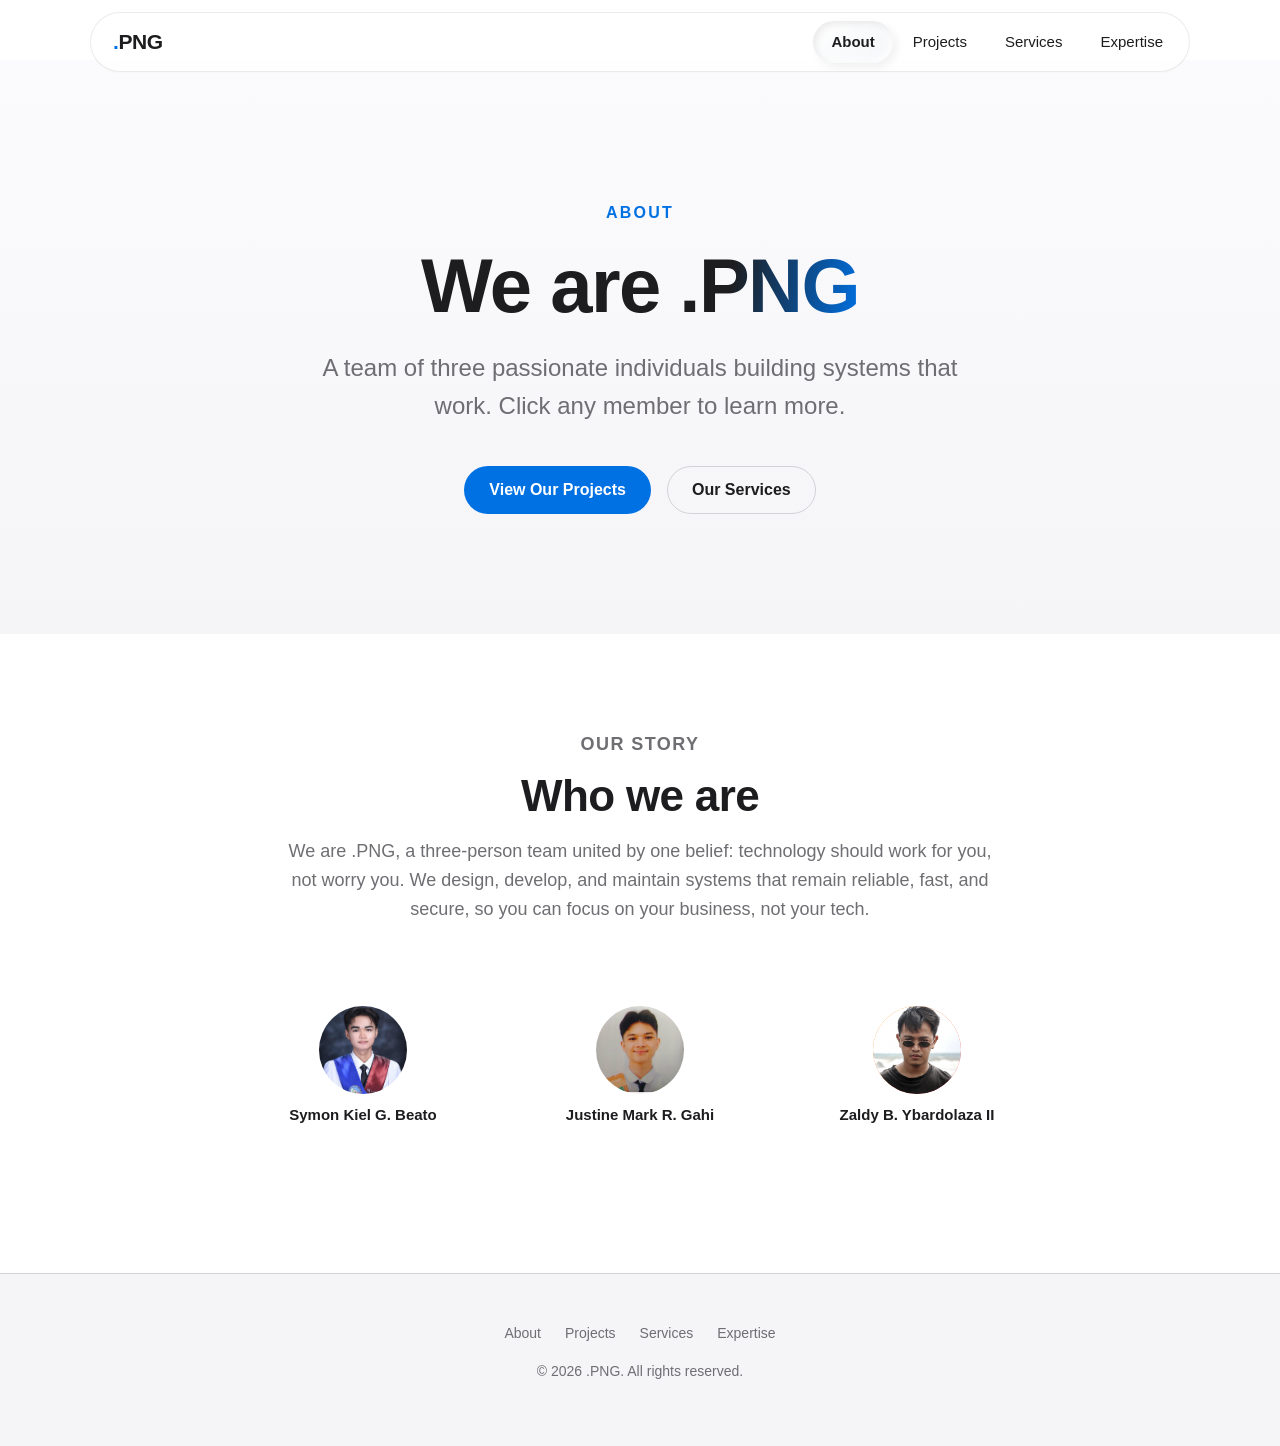
==== pages/about.html @ 04f0fd3d "update expertise page tech stack and client sections" ====
<!DOCTYPE html>
<html lang="en">
<head>
  <meta charset="UTF-8">
  <meta name="viewport" content="width=device-width, initial-scale=1.0">
  <title>About | .PNG</title>
  <link rel="stylesheet" href="../css/style.css">
</head>
<body>

  <header class="site-header">
    <div class="container header-inner">
      <a href="../index.html" class="logo"><span class="logo-dot">.</span>PNG</a>
      <button class="nav-toggle" type="button" aria-label="Toggle navigation" aria-expanded="false">
        <span></span>
        <span></span>
        <span></span>
      </button>
      <nav class="site-nav" aria-label="Main navigation">
        <ul class="nav-list">
          <li><a href="about.html" aria-current="page">About</a></li>
          <li><a href="projects.html">Projects</a></li>
          <li><a href="services.html">Services</a></li>
          <li><a href="expertise.html">Expertise</a></li>
        </ul>
      </nav>
    </div>
  </header>

  <main>

    <section class="hero">
      <p class="hero-eyebrow">About</p>
      <h1 class="hero-title">We are <span class="gradient-text">.PNG</span></h1>
      <p class="hero-subtitle">A team of three passionate individuals building systems that work. Click any member to learn more.</p>
      <div class="hero-actions">
        <a href="projects.html" class="btn btn-primary">View Our Projects</a>
        <a href="services.html" class="btn btn-outline">Our Services</a>
      </div>
    </section>

    <section class="section">
      <div class="team-intro reveal">
        <p class="section-eyebrow">Our Story</p>
        <h2 class="section-title">Who we are</h2>
        <p>We are .PNG, a three-person team united by one belief: technology should work for you, not worry you. We design, develop, and maintain systems that remain reliable, fast, and secure, so you can focus on your business, not your tech.</p>
      </div>

      <div class="team-showcase reveal">

        <div class="team-picker">
          <button class="pick-card" type="button" data-member="1" aria-pressed="false">
            <span class="pick-avatar av-p1"><img src="../images/symon.jpg" alt="Symon Kiel G. Beato"></span>
            <span class="pick-meta">
              <span class="pick-name">Symon Kiel G. Beato</span>
            </span>
          </button>
          <button class="pick-card" type="button" data-member="2" aria-pressed="false">
            <span class="pick-avatar av-p2"><img src="../images/justine.jpg" alt="Justine Mark R. Gahi"></span>
            <span class="pick-meta">
              <span class="pick-name">Justine Mark R. Gahi</span>
            </span>
          </button>
          <button class="pick-card" type="button" data-member="3" aria-pressed="false">
            <span class="pick-avatar av-p3"><img src="../images/arjay.jpg" alt="Zaldy B. Ybardolaza II"></span>
            <span class="pick-meta">
              <span class="pick-name">Zaldy B. Ybardolaza II</span>
            </span>
          </button>
        </div>

        <div class="showcase-stage">
          <div class="showcase-inner">
            <div class="showcase-panels">

          <div class="showcase-panel" data-panel="1">
            <div class="showcase-image visual-p1">
              <img src="../images/symon.jpg" alt="Symon Kiel G. Beato">
            </div>
            <div class="showcase-details">
              <h3 class="showcase-name">Symon Kiel G. Beato</h3>
              <p class="showcase-bio">Systems break, that's a fact. Losing everything? That's a choice. I make sure your work, data, and workflows always come back, no matter what crashes.</p>
              <div class="detail-skills">
                <span class="skill-tag">System Troubleshooting &amp; Diagnostics</span>
                <span class="skill-tag">System Recovery &amp; Data Protection</span>
                <span class="skill-tag">Preventive Maintenance &amp; Monitoring</span>
                <span class="skill-tag">Full-Stack Development</span>
                <span class="skill-tag">Project Coordination &amp; Documentation</span>
                <span class="skill-tag">Web &amp; Mobile Development</span>
              </div>
              <div class="detail-contact">
                <svg viewBox="0 0 24 24"><path stroke-linecap="round" stroke-linejoin="round" d="M21.75 6.75v10.5a2.25 2.25 0 0 1-2.25 2.25h-15a2.25 2.25 0 0 1-2.25-2.25V6.75m19.5 0A2.25 2.25 0 0 0 19.5 4.5h-15a2.25 2.25 0 0 0-2.25 2.25m19.5 0v.243a2.25 2.25 0 0 1-1.07 1.916l-7.5 4.615a2.25 2.25 0 0 1-2.36 0L3.32 8.91a2.25 2.25 0 0 1-1.07-1.916V6.75"/></svg>
                <a href="mailto:symonkiel01@gmail.com">symonkiel01@gmail.com</a>
              </div>
              <div class="detail-contact">
                <svg class="icon-github" viewBox="0 0 24 24"><path d="M12 2C6.477 2 2 6.484 2 12.017c0 4.425 2.865 8.18 6.839 9.504.5.092.682-.217.682-.483 0-.237-.008-.868-.013-1.703-2.782.605-3.369-1.343-3.369-1.343-.454-1.158-1.11-1.466-1.11-1.466-.908-.62.069-.608.069-.608 1.003.07 1.531 1.032 1.531 1.032.892 1.53 2.341 1.088 2.91.832.092-.647.35-1.088.636-1.338-2.22-.253-4.555-1.113-4.555-4.951 0-1.093.39-1.988 1.029-2.688-.103-.253-.446-1.272.098-2.65 0 0 .84-.27 2.75 1.026A9.564 9.564 0 0 1 12 6.844a9.59 9.59 0 0 1 2.504.337c1.909-1.296 2.747-1.027 2.747-1.027.546 1.379.202 2.398.1 2.651.64.7 1.028 1.595 1.028 2.688 0 3.848-2.339 4.695-4.566 4.943.359.309.678.92.678 1.855 0 1.338-.012 2.419-.012 2.747 0 .268.18.58.688.482A10.019 10.019 0 0 0 22 12.017C22 6.484 17.522 2 12 2Z"/></svg>
                <a href="https://github.com/zorojuro0101" target="_blank" rel="noopener">github.com/zorojuro0101</a>
              </div>
            </div>
          </div>

          <div class="showcase-panel" data-panel="2">
            <div class="showcase-image visual-p2">
              <img src="../images/justine.jpg" alt="Justine Mark R. Gahi">
            </div>
            <div class="showcase-details">
              <h3 class="showcase-name">Justine Mark R. Gahi</h3>
              <p class="showcase-bio">Be a complete package. Your front-end is your presence, kindness, and how you present yourself to the world. Your back-end is your internal health, character, and mental clarity. Make sure the foundation running behind the scenes supports the image you show on the outside.</p>
              <div class="detail-skills">
                <span class="skill-tag">Full-Stack Web Development</span>
                <span class="skill-tag">Cross-Platform Mobile App Development</span>
                <span class="skill-tag">RESTful API &amp; Cloud Integration</span>
                <span class="skill-tag">Database Development &amp; Management</span>
                <span class="skill-tag">Workflow Automation (OCR/NLP)</span>
              </div>
              <div class="detail-contact">
                <svg viewBox="0 0 24 24"><path stroke-linecap="round" stroke-linejoin="round" d="M21.75 6.75v10.5a2.25 2.25 0 0 1-2.25 2.25h-15a2.25 2.25 0 0 1-2.25-2.25V6.75m19.5 0A2.25 2.25 0 0 0 19.5 4.5h-15a2.25 2.25 0 0 0-2.25 2.25m19.5 0v.243a2.25 2.25 0 0 1-1.07 1.916l-7.5 4.615a2.25 2.25 0 0 1-2.36 0L3.32 8.91a2.25 2.25 0 0 1-1.07-1.916V6.75"/></svg>
                <a href="mailto:justinemarkgahi@gmail.com">justinemarkgahi@gmail.com</a>
              </div>
              <div class="detail-contact">
                <svg class="icon-github" viewBox="0 0 24 24"><path d="M12 2C6.477 2 2 6.484 2 12.017c0 4.425 2.865 8.18 6.839 9.504.5.092.682-.217.682-.483 0-.237-.008-.868-.013-1.703-2.782.605-3.369-1.343-3.369-1.343-.454-1.158-1.11-1.466-1.11-1.466-.908-.62.069-.608.069-.608 1.003.07 1.531 1.032 1.531 1.032.892 1.53 2.341 1.088 2.91.832.092-.647.35-1.088.636-1.338-2.22-.253-4.555-1.113-4.555-4.951 0-1.093.39-1.988 1.029-2.688-.103-.253-.446-1.272.098-2.65 0 0 .84-.27 2.75 1.026A9.564 9.564 0 0 1 12 6.844a9.59 9.59 0 0 1 2.504.337c1.909-1.296 2.747-1.027 2.747-1.027.546 1.379.202 2.398.1 2.651.64.7 1.028 1.595 1.028 2.688 0 3.848-2.339 4.695-4.566 4.943.359.309.678.92.678 1.855 0 1.338-.012 2.419-.012 2.747 0 .268.18.58.688.482A10.019 10.019 0 0 0 22 12.017C22 6.484 17.522 2 12 2Z"/></svg>
                <a href="https://github.com/jeem-31" target="_blank" rel="noopener">github.com/jeem-31</a>
              </div>
            </div>
          </div>

          <div class="showcase-panel" data-panel="3">
            <div class="showcase-image visual-p3">
              <img src="../images/arjay.jpg" alt="Zaldy B. Ybardolaza II">
            </div>
            <div class="showcase-details">
              <h3 class="showcase-name">Zaldy B. Ybardolaza II</h3>
              <p class="showcase-bio">Clients do not judge a system by its code, they judge it by how it feels. I turn complex features into clean, intuitive interfaces that make any system effortless to use, and I make sure everything we ship looks as good as it works.</p>
              <div class="detail-skills">
                <span class="skill-tag">UI / UX Design</span>
                <span class="skill-tag">Responsive Web Design</span>
                <span class="skill-tag">Frontend Development</span>
                <span class="skill-tag">Visual Identity &amp; Branding</span>
                <span class="skill-tag">Design Systems</span>
                <span class="skill-tag">Mobile-First Design</span>
                <span class="skill-tag">Landing Page Design</span>
                <span class="skill-tag">Conversion-Focused Layouts</span>
              </div>
              <div class="detail-contact">
                <svg viewBox="0 0 24 24"><path stroke-linecap="round" stroke-linejoin="round" d="M21.75 6.75v10.5a2.25 2.25 0 0 1-2.25 2.25h-15a2.25 2.25 0 0 1-2.25-2.25V6.75m19.5 0A2.25 2.25 0 0 0 19.5 4.5h-15a2.25 2.25 0 0 0-2.25 2.25m19.5 0v.243a2.25 2.25 0 0 1-1.07 1.916l-7.5 4.615a2.25 2.25 0 0 1-2.36 0L3.32 8.91a2.25 2.25 0 0 1-1.07-1.916V6.75"/></svg>
                <a href="mailto:zaldy.ybardolaza@lspu.edu.ph">zaldy.ybardolaza@lspu.edu.ph</a>
              </div>
              <div class="detail-contact">
                <svg class="icon-github" viewBox="0 0 24 24"><path d="M12 2C6.477 2 2 6.484 2 12.017c0 4.425 2.865 8.18 6.839 9.504.5.092.682-.217.682-.483 0-.237-.008-.868-.013-1.703-2.782.605-3.369-1.343-3.369-1.343-.454-1.158-1.11-1.466-1.11-1.466-.908-.62.069-.608.069-.608 1.003.07 1.531 1.032 1.531 1.032.892 1.53 2.341 1.088 2.91.832.092-.647.35-1.088.636-1.338-2.22-.253-4.555-1.113-4.555-4.951 0-1.093.39-1.988 1.029-2.688-.103-.253-.446-1.272.098-2.65 0 0 .84-.27 2.75 1.026A9.564 9.564 0 0 1 12 6.844a9.59 9.59 0 0 1 2.504.337c1.909-1.296 2.747-1.027 2.747-1.027.546 1.379.202 2.398.1 2.651.64.7 1.028 1.595 1.028 2.688 0 3.848-2.339 4.695-4.566 4.943.359.309.678.92.678 1.855 0 1.338-.012 2.419-.012 2.747 0 .268.18.58.688.482A10.019 10.019 0 0 0 22 12.017C22 6.484 17.522 2 12 2Z"/></svg>
                <a href="https://github.com/UjeiRakstar" target="_blank" rel="noopener">github.com/UjeiRakstar</a>
              </div>
            </div>
          </div>

            </div>
          </div>
        </div>

      </div>
    </section>

  </main>

  <footer class="site-footer">
    <div class="container">
      <div class="footer-links">
        <a href="about.html">About</a>
        <a href="projects.html">Projects</a>
        <a href="services.html">Services</a>
        <a href="expertise.html">Expertise</a>
      </div>
      <p>&copy; <span id="year"></span> .PNG. All rights reserved.</p>
    </div>
  </footer>

  <script src="../js/main.js"></script>
</body>
</html>
---- css/style.css ----
:root {
  --color-bg: #ffffff;
  --color-bg-alt: #f5f5f7;
  --color-text: #1d1d1f;
  --color-text-secondary: #6e6e73;
  --color-accent: #0071e3;
  --color-accent-hover: #0077ed;
  --color-border: #d2d2d7;
  --color-dark: #1d1d1f;
  --font-sans: -apple-system, BlinkMacSystemFont, "SF Pro Display", "SF Pro Text", "Segoe UI", "Helvetica Neue", Arial, sans-serif;
  --ease-apple: cubic-bezier(0.28, 0.11, 0.32, 1);
  --radius-card: 22px;
  --radius-pill: 980px;
  --z-header: 50;
  --z-nav: 60;
  --z-modal: 70;
}

* {
  margin: 0;
  padding: 0;
  box-sizing: border-box;
}

html {
  scroll-behavior: smooth;
}

body {
  font-family: var(--font-sans);
  color: var(--color-text);
  background-color: var(--color-bg);
  line-height: 1.6;
  -webkit-font-smoothing: antialiased;
  text-rendering: optimizeLegibility;
}

a {
  color: var(--color-accent);
  text-decoration: none;
}

img {
  max-width: 100%;
  display: block;
}

button {
  font-family: inherit;
}

:focus-visible {
  outline: 2px solid var(--color-accent);
  outline-offset: 3px;
  border-radius: 6px;
}

.container {
  max-width: 1100px;
  margin: 0 auto;
  padding: 0 24px;
}

.section {
  padding: 96px 24px;
}

.section-head {
  text-align: center;
  max-width: 640px;
  margin: 0 auto 64px;
}

.section-eyebrow {
  font-size: 0.875rem;
  font-weight: 600;
  letter-spacing: 0.08em;
  text-transform: uppercase;
  color: var(--color-accent);
  margin-bottom: 12px;
}

.section-title {
  font-size: clamp(1.75rem, 4vw, 2.75rem);
  font-weight: 700;
  letter-spacing: -0.015em;
  line-height: 1.15;
  margin-bottom: 16px;
}

.section-subtitle {
  font-size: 1.0625rem;
  color: var(--color-text-secondary);
}

.gradient-text {
  background: linear-gradient(100deg, #1d1d1f 30%, #0071e3 100%);
  -webkit-background-clip: text;
  background-clip: text;
  -webkit-text-fill-color: transparent;
}

.btn {
  display: inline-block;
  min-height: 44px;
  padding: 10px 24px;
  border-radius: var(--radius-pill);
  font-size: 1rem;
  font-weight: 600;
  text-align: center;
  border: 1px solid transparent;
  cursor: pointer;
  transition: all 300ms var(--ease-apple);
}

.btn-primary {
  background-color: var(--color-accent);
  color: #ffffff;
}

.btn-primary:hover {
  background-color: var(--color-accent-hover);
  transform: scale(1.03);
}

.btn-outline {
  background-color: transparent;
  border-color: var(--color-border);
  color: var(--color-text);
}

.btn-outline:hover {
  border-color: var(--color-accent);
  color: var(--color-accent);
  transform: scale(1.03);
}

/* ===== Header / Nav ===== */

.site-header {
  position: sticky;
  top: 12px;
  z-index: var(--z-header);
  padding: 0 16px;
}

.site-header.scrolled .header-inner {
  background-color: rgba(255, 255, 255, 0.72);
  box-shadow: 0 16px 40px rgba(0, 0, 0, 0.12);
}

.header-inner {
  display: flex;
  align-items: center;
  justify-content: space-between;
  max-width: 1100px;
  margin: 0 auto;
  height: 60px;
  padding: 0 8px 0 22px;
  border-radius: var(--radius-pill);
  background-color: rgba(255, 255, 255, 0.55);
  -webkit-backdrop-filter: saturate(180%) blur(24px);
  backdrop-filter: saturate(180%) blur(24px);
  border: 1px solid rgba(0, 0, 0, 0.08);
  box-shadow: 0 1px 2px rgba(0, 0, 0, 0.02);
  transition: background-color 400ms var(--ease-apple), box-shadow 400ms var(--ease-apple);
}

.logo {
  font-size: 1.3125rem;
  font-weight: 800;
  letter-spacing: -0.02em;
  color: var(--color-text);
}

.logo-dot {
  color: var(--color-accent);
}

.nav-list {
  display: flex;
  gap: 2px;
  list-style: none;
}

.nav-list a {
  display: block;
  padding: 9px 18px;
  border-radius: var(--radius-pill);
  color: var(--color-text);
  font-weight: 500;
  font-size: 0.9375rem;
  white-space: nowrap;
  transition: background-color 300ms var(--ease-apple), color 300ms var(--ease-apple);
}

.nav-list a:hover {
  background-color: rgba(0, 0, 0, 0.05);
}

.nav-list a[aria-current="page"] {
  background: linear-gradient(145deg, rgba(255, 255, 255, 0.75), rgba(240, 242, 246, 0.75));
  color: var(--color-text);
  font-weight: 600;
  box-shadow:
    inset 3px 3px 7px rgba(0, 0, 0, 0.08),
    inset -3px -3px 7px rgba(255, 255, 255, 0.9),
    4px 4px 10px rgba(0, 0, 0, 0.06);
  transition: box-shadow 350ms var(--ease-apple), transform 350ms var(--ease-apple), background-color 350ms var(--ease-apple);
}

.nav-toggle {
  display: none;
  flex-direction: column;
  justify-content: center;
  gap: 5px;
  width: 40px;
  height: 40px;
  background: none;
  border: none;
  border-radius: 50%;
  cursor: pointer;
  align-items: center;
  transition: background-color 300ms var(--ease-apple);
}

.nav-toggle:hover {
  background-color: rgba(0, 0, 0, 0.05);
}

.nav-toggle span {
  display: block;
  width: 20px;
  height: 2px;
  border-radius: 2px;
  background-color: var(--color-text);
  transition: transform 350ms var(--ease-apple), opacity 250ms var(--ease-apple);
}

.nav-toggle[aria-expanded="true"] span:nth-child(1) {
  transform: translateY(7px) rotate(45deg);
}

.nav-toggle[aria-expanded="true"] span:nth-child(2) {
  opacity: 0;
}

.nav-toggle[aria-expanded="true"] span:nth-child(3) {
  transform: translateY(-7px) rotate(-45deg);
}

/* ===== Hero ===== */

.hero {
  position: relative;
  padding: 140px 24px 120px;
  text-align: center;
  background: linear-gradient(180deg, #fbfbfd 0%, var(--color-bg-alt) 100%);
  overflow: hidden;
}

.hero-eyebrow,
.hero-title,
.hero-subtitle,
.hero-actions {
  opacity: 0;
  animation: heroRise 900ms var(--ease-apple) forwards;
}

.hero-eyebrow {
  font-size: 1rem;
  font-weight: 600;
  letter-spacing: 0.14em;
  text-transform: uppercase;
  color: var(--color-accent);
  margin-bottom: 20px;
  animation-delay: 60ms;
}

.hero-title {
  font-size: clamp(2.75rem, 6vw, 4.75rem);
  font-weight: 700;
  letter-spacing: -0.02em;
  line-height: 1.05;
  margin: 0 auto 24px;
  max-width: 900px;
  animation-delay: 140ms;
}

.hero-subtitle {
  font-size: clamp(1.125rem, 2vw, 1.5rem);
  color: var(--color-text-secondary);
  max-width: 640px;
  margin: 0 auto 40px;
  animation-delay: 240ms;
}

.hero-actions {
  display: flex;
  gap: 16px;
  justify-content: center;
  flex-wrap: wrap;
  animation-delay: 340ms;
}

@keyframes heroRise {
  from {
    opacity: 0;
    transform: translateY(28px) scale(0.98);
  }
  to {
    opacity: 1;
    transform: translateY(0) scale(1);
  }
}

/* ===== Stats strip ===== */

.stats-strip {
  padding: 72px 24px;
  background-color: var(--color-bg);
  border-bottom: 1px solid var(--color-border);
}

.stats-inner {
  display: flex;
  justify-content: center;
  gap: 64px;
  flex-wrap: wrap;
  text-align: center;
}

.stat-number {
  font-size: clamp(2.25rem, 4vw, 3.25rem);
  font-weight: 700;
  letter-spacing: -0.02em;
  line-height: 1.1;
}

.stat-label {
  font-size: 0.9375rem;
  color: var(--color-text-secondary);
  margin-top: 6px;
}

/* ===== Video placeholder ===== */

.video-section {
  padding: 96px 24px;
  background-color: var(--color-dark);
  color: #f5f5f7;
  text-align: center;
}

.video-section .section-eyebrow {
  color: #2997ff;
}

.video-section .section-title {
  color: #f5f5f7;
}

.video-section .section-subtitle {
  color: #a1a1a6;
}

.video-frame {
  position: relative;
  max-width: 960px;
  margin: 0 auto;
  aspect-ratio: 16 / 9;
  border-radius: 28px;
  overflow: hidden;
  background:
    radial-gradient(ellipse at 50% 120%, rgba(0, 113, 227, 0.35), transparent 60%),
    linear-gradient(180deg, #2d2d2f 0%, #161617 100%);
  display: flex;
  flex-direction: column;
  align-items: center;
  justify-content: center;
  gap: 20px;
  border: 1px solid rgba(255, 255, 255, 0.12);
}

.video-play {
  width: 84px;
  height: 84px;
  border-radius: 50%;
  background-color: rgba(255, 255, 255, 0.95);
  display: flex;
  align-items: center;
  justify-content: center;
  box-shadow: 0 12px 40px rgba(0, 0, 0, 0.5);
  cursor: pointer;
  transition: transform 400ms var(--ease-apple);
}

.video-media {
  position: absolute;
  inset: 0;
  width: 100%;
  height: 100%;
  object-fit: cover;
  display: block;
}

.video-sound-hint {
  display: none;
  position: absolute;
  bottom: 18px;
  left: 50%;
  transform: translateX(-50%);
  align-items: center;
  gap: 8px;
  min-height: 40px;
  padding: 8px 18px;
  border-radius: var(--radius-pill);
  border: 1px solid rgba(255, 255, 255, 0.25);
  background-color: rgba(29, 29, 31, 0.65);
  -webkit-backdrop-filter: saturate(180%) blur(12px);
  backdrop-filter: saturate(180%) blur(12px);
  color: #f5f5f7;
  font-family: inherit;
  font-size: 0.875rem;
  font-weight: 600;
  cursor: pointer;
  z-index: 2;
  transition: transform 300ms var(--ease-apple), background-color 300ms var(--ease-apple);
}

.video-sound-hint:hover {
  transform: translateX(-50%) scale(1.05);
  background-color: rgba(29, 29, 31, 0.85);
}

.video-sound-hint svg {
  width: 16px;
  height: 16px;
  fill: #f5f5f7;
  stroke: none;
}

.video-play:hover {
  transform: scale(1.08);
}

.video-play svg {
  width: 30px;
  height: 30px;
  margin-left: 4px;
  fill: #1d1d1f;
}

.video-caption {
  font-size: 1.125rem;
  font-weight: 600;
}

.video-hint {
  font-size: 0.9375rem;
  color: #a1a1a6;
}

/* ===== Feature cards (landing) ===== */

.feature-grid,
.project-grid,
.services-grid {
  display: grid;
  grid-template-columns: repeat(auto-fit, minmax(280px, 1fr));
  gap: 24px;
  max-width: 1100px;
  margin: 0 auto;
}

.member-grid {
  align-items: start;
}

.feature-card {
  background-color: var(--color-bg);
  border: 1px solid var(--color-border);
  border-radius: var(--radius-card);
  padding: 40px 32px;
  text-align: center;
  transition: transform 400ms var(--ease-apple), box-shadow 400ms var(--ease-apple);
}

.feature-card:hover {
  transform: translateY(-6px);
  box-shadow: 0 20px 48px rgba(0, 0, 0, 0.08);
}

.feature-icon {
  width: 64px;
  height: 64px;
  margin: 0 auto 24px;
  border-radius: 18px;
  background: linear-gradient(135deg, #e8f1fe 0%, #d6e6ff 100%);
  display: flex;
  align-items: center;
  justify-content: center;
}

.feature-icon svg {
  width: 28px;
  height: 28px;
  stroke: var(--color-accent);
  fill: none;
  stroke-width: 1.8;
  stroke-linecap: round;
  stroke-linejoin: round;
}

.feature-card h3 {
  font-size: 1.25rem;
  font-weight: 700;
  margin-bottom: 10px;
}

.feature-card p {
  font-size: 0.9375rem;
  color: var(--color-text-secondary);
  margin-bottom: 18px;
}

.feature-link {
  font-size: 0.9375rem;
  font-weight: 600;
}

.feature-link:hover {
  text-decoration: underline;
}

/* ===== Team (about) ===== */

.team-intro {
  text-align: center;
  max-width: 720px;
  margin: 0 auto 72px;
}

.team-intro p {
  font-size: 1.125rem;
  color: var(--color-text-secondary);
}

.team-showcase {
  max-width: 1000px;
  margin: 0 auto;
}

.team-picker {
  display: flex;
  justify-content: center;
  gap: 16px;
  max-width: 900px;
  margin: 0 auto 44px;
}

.pick-card {
  flex: 0 0 auto;
  width: 29%;
  min-width: 0;
  display: flex;
  flex-direction: column;
  align-items: center;
  gap: 12px;
  padding: 10px 14px;
  background: transparent;
  border: none;
  font-family: inherit;
  color: var(--color-text);
  text-align: center;
  cursor: pointer;
  transition: transform 550ms var(--ease-apple), opacity 450ms var(--ease-apple);
}

.pick-card:hover .pick-avatar {
  transform: scale(1.08);
}

.pick-card.active .pick-avatar {
  box-shadow: 0 0 0 3px var(--color-accent);
}

.pick-avatar {
  width: 88px;
  height: 88px;
  border-radius: 50%;
  display: flex;
  align-items: center;
  justify-content: center;
  font-size: 1.5rem;
  font-weight: 700;
  color: #ffffff;
  flex-shrink: 0;
  overflow: hidden;
  transition: transform 350ms var(--ease-apple);
}

.pick-avatar img {
  width: 100%;
  height: 100%;
  object-fit: cover;
}

.pick-card[data-member="3"] .pick-avatar img {
  object-position: center 25%;
}

.av-p1 { background: linear-gradient(135deg, #0071e3, #7f8cff); }
.av-p2 { background: linear-gradient(135deg, #30d158, #00b0b9); }
.av-p3 { background: linear-gradient(135deg, #ff9f0a, #ff375f); }

.pick-name {
  display: block;
  font-size: 0.9375rem;
  font-weight: 700;
}

.showcase-stage {
  display: grid;
  grid-template-rows: 0fr;
}

.showcase-stage.open {
  grid-template-rows: 1fr;
}

.showcase-inner {
  overflow: hidden;
  min-height: 0;
}

.showcase-panels {
  display: grid;
  padding-top: 44px;
}

.showcase-panel {
  grid-area: 1 / 1;
  display: grid;
  grid-template-columns: 1fr 1.15fr;
  gap: 48px;
  align-items: center;
  opacity: 0;
  visibility: hidden;
  transform: translateY(24px);
}

.showcase-panel.active {
  opacity: 1;
  visibility: visible;
  transform: translateY(0);
}

.showcase-image {
  position: relative;
  aspect-ratio: 1 / 1;
  border-radius: 50%;
  display: flex;
  align-items: center;
  justify-content: center;
  overflow: hidden;
}

.showcase-image::after {
  content: "";
  position: absolute;
  inset: 0;
  background:
    radial-gradient(ellipse at 50% 130%, rgba(255, 255, 255, 0.35), transparent 60%),
    radial-gradient(ellipse at 20% 20%, rgba(255, 255, 255, 0.15), transparent 40%);
}

.showcase-image img {
  position: absolute;
  inset: 0;
  width: 100%;
  height: 100%;
  object-fit: cover;
}

.showcase-panel[data-panel="3"] .showcase-image img {
  object-position: center 25%;
}

.visual-p1 { background: linear-gradient(135deg, #0071e3, #7f8cff); }
.visual-p2 { background: linear-gradient(135deg, #30d158, #00b0b9); }
.visual-p3 { background: linear-gradient(135deg, #ff9f0a, #ff375f); }

.showcase-panel.active[data-panel="1"] .showcase-image { view-transition-name: team-1; }
.showcase-panel.active[data-panel="2"] .showcase-image { view-transition-name: team-2; }
.showcase-panel.active[data-panel="3"] .showcase-image { view-transition-name: team-3; }

.showcase-panel.active[data-panel="1"] .showcase-name { view-transition-name: team-name-1; }
.showcase-panel.active[data-panel="2"] .showcase-name { view-transition-name: team-name-2; }
.showcase-panel.active[data-panel="3"] .showcase-name { view-transition-name: team-name-3; }

.pick-card.active .pick-avatar,
.pick-card.active .pick-name {
  view-transition-name: none;
}

::view-transition-group(*) {
  animation-timing-function: var(--ease-apple);
  animation-duration: 500ms;
}

::view-transition-group(team-1),
::view-transition-group(team-2),
::view-transition-group(team-3),
::view-transition-group(team-name-1),
::view-transition-group(team-name-2),
::view-transition-group(team-name-3) {
  animation-duration: 720ms;
}

::view-transition-old(root),
::view-transition-new(root) {
  animation-duration: 280ms;
  animation-timing-function: ease-in-out;
}

.showcase-initials {
  font-size: clamp(5rem, 10vw, 7rem);
  font-weight: 800;
  letter-spacing: 0.02em;
  color: rgba(255, 255, 255, 0.96);
  text-shadow: 0 12px 40px rgba(0, 0, 0, 0.3);
}

.showcase-details > *:not(.showcase-name) {
  opacity: 0;
  transform: translateY(16px);
}

.showcase-panel.active .showcase-details > *:not(.showcase-name) {
  animation: detailIn 650ms var(--ease-apple) forwards;
}

.showcase-panel.active .showcase-details > *:nth-child(1) { animation-delay: 100ms; }
.showcase-panel.active .showcase-details > *:nth-child(2) { animation-delay: 160ms; }
.showcase-panel.active .showcase-details > *:nth-child(3) { animation-delay: 220ms; }
.showcase-panel.active .showcase-details > *:nth-child(4) { animation-delay: 280ms; }
.showcase-panel.active .showcase-details > *:nth-child(5) { animation-delay: 340ms; }

@keyframes detailIn {
  from {
    opacity: 0;
    transform: translateY(16px);
  }
  to {
    opacity: 1;
    transform: translateY(0);
  }
}

.showcase-name {
  font-size: clamp(1.75rem, 3vw, 2.5rem);
  font-weight: 700;
  letter-spacing: -0.015em;
  margin-bottom: 14px;
}

.showcase-bio {
  font-size: 1.0625rem;
  color: var(--color-text-secondary);
  margin-bottom: 24px;
}

.showcase-details .detail-skills {
  display: flex;
  flex-wrap: wrap;
  gap: 8px;
  margin-bottom: 20px;
}

.skill-tag {
  padding: 6px 14px;
  border-radius: var(--radius-pill);
  background-color: var(--color-bg-alt);
  border: 1px solid var(--color-border);
  font-size: 0.8125rem;
  font-weight: 500;
  color: var(--color-text);
}

.showcase-details .detail-contact {
  display: flex;
  align-items: center;
  gap: 10px;
  font-size: 0.9375rem;
  color: var(--color-accent);
}

.detail-contact svg {
  width: 18px;
  height: 18px;
  stroke: var(--color-text-secondary);
  fill: none;
  stroke-width: 1.8;
  stroke-linecap: round;
  stroke-linejoin: round;
}

.detail-contact svg.icon-github {
  stroke: none;
  fill: var(--color-text-secondary);
}

/* ===== Projects ===== */

.project-card {
  background-color: var(--color-bg);
  border: 1px solid var(--color-border);
  border-radius: var(--radius-card);
  overflow: hidden;
  transition: transform 400ms var(--ease-apple), box-shadow 400ms var(--ease-apple);
}

.project-card:hover {
  transform: translateY(-6px);
  box-shadow: 0 20px 48px rgba(0, 0, 0, 0.08);
}

.project-media {
  aspect-ratio: 16 / 10;
  background: linear-gradient(135deg, var(--color-bg-alt), #e3e3e8);
  display: flex;
  align-items: center;
  justify-content: center;
  border-bottom: 1px solid var(--color-border);
  transition: background-color 400ms var(--ease-apple);
}

.project-card:hover .project-media {
  background: linear-gradient(135deg, #e8f1fe, #d6e6ff);
}

.project-media svg {
  width: 40px;
  height: 40px;
  stroke: #86868b;
  fill: none;
  stroke-width: 1.5;
  stroke-linecap: round;
  stroke-linejoin: round;
}

.project-body {
  padding: 24px;
}

.project-tag {
  display: inline-block;
  padding: 4px 12px;
  border-radius: var(--radius-pill);
  background-color: rgba(0, 113, 227, 0.08);
  color: var(--color-accent);
  font-size: 0.75rem;
  font-weight: 600;
  letter-spacing: 0.04em;
  text-transform: uppercase;
  margin-bottom: 12px;
}

.project-title {
  font-size: 1.25rem;
  font-weight: 700;
  letter-spacing: -0.01em;
  margin-bottom: 8px;
}

.project-desc {
  font-size: 0.9375rem;
  color: var(--color-text-secondary);
  margin-bottom: 16px;
}

.project-link {
  font-size: 0.9375rem;
  font-weight: 600;
}

.project-link:hover {
  text-decoration: underline;
}

/* ===== Bento Grid (Expertise page) ===== */

.bento-grid {
  display: grid;
  grid-template-columns: repeat(2, 1fr);
  gap: 20px;
}

.bento-card {
  padding: 26px 28px;
  border-radius: var(--radius-card);
  background-color: var(--color-bg);
  border: 1px solid var(--color-border);
  transition: transform 350ms var(--ease-apple), box-shadow 350ms var(--ease-apple);
  display: flex;
  flex-direction: column;
  justify-content: space-between;
}

.bento-card:hover {
  transform: translateY(-4px);
  box-shadow: 0 16px 48px rgba(0, 0, 0, 0.08);
}

.bento-header {
  display: flex;
  align-items: flex-start;
  gap: 16px;
  margin-bottom: 20px;
}

.bento-icon {
  width: 46px;
  height: 46px;
  border-radius: 12px;
  background-color: var(--color-bg-alt);
  display: flex;
  align-items: center;
  justify-content: center;
  flex-shrink: 0;
  margin-bottom: 0;
}

.bento-icon svg {
  width: 22px;
  height: 22px;
  stroke: var(--color-accent);
}

.bento-header-info {
  flex: 1;
}

.bento-title {
  font-size: 1.0625rem;
  font-weight: 700;
  letter-spacing: -0.01em;
  margin-bottom: 4px;
  line-height: 1.3;
}

.bento-desc {
  font-size: 0.875rem;
  color: var(--color-text-secondary);
  margin-bottom: 0;
  line-height: 1.45;
}

.bento-tags {
  display: flex;
  flex-wrap: wrap;
  gap: 10px;
}

.bento-tag {
  display: inline-flex;
  align-items: center;
  gap: 8px;
  padding: 7px 14px;
  border-radius: var(--radius-pill);
  background-color: var(--color-bg-alt);
  color: var(--color-text);
  border: 1.5px solid var(--color-accent);
  font-size: 0.8125rem;
  font-weight: 600;
  transition: transform 250ms var(--ease-apple), box-shadow 250ms var(--ease-apple), background-color 250ms var(--ease-apple);
}

.bento-tag:hover {
  transform: translateY(-2px);
  background-color: rgba(0, 113, 227, 0.08);
  box-shadow: 0 4px 12px rgba(0, 113, 227, 0.12);
}

.bento-tag svg,
.bento-tag img {
  width: 16px;
  height: 16px;
  flex-shrink: 0;
  display: block;
}

/* ===== ROI & Performance Metrics ===== */

.metrics-grid {
  display: grid;
  grid-template-columns: repeat(4, 1fr);
  gap: 20px;
}

.metric-card {
  background-color: var(--color-bg);
  border: 1px solid var(--color-border);
  border-radius: var(--radius-card);
  padding: 32px 24px;
  text-align: center;
  transition: transform 350ms var(--ease-apple), box-shadow 350ms var(--ease-apple), border-color 350ms var(--ease-apple);
}

.metric-card:hover {
  transform: translateY(-4px);
  border-color: var(--color-accent);
  box-shadow: 0 16px 40px rgba(0, 113, 227, 0.08);
}

.metric-number {
  font-size: 2.25rem;
  font-weight: 800;
  letter-spacing: -0.02em;
  color: var(--color-accent);
  margin-bottom: 8px;
  line-height: 1.1;
}

.metric-title {
  font-size: 1rem;
  font-weight: 700;
  margin-bottom: 8px;
  color: var(--color-text);
}

.metric-desc {
  font-size: 0.8125rem;
  color: var(--color-text-secondary);
  line-height: 1.45;
}

/* ===== US Client Guarantees ===== */

.guarantee-grid {
  display: grid;
  grid-template-columns: repeat(2, 1fr);
  gap: 20px;
}

.guarantee-card {
  background-color: var(--color-bg);
  border: 1px solid var(--color-border);
  border-radius: var(--radius-card);
  padding: 30px 26px;
  display: flex;
  align-items: flex-start;
  gap: 18px;
  transition: transform 350ms var(--ease-apple), box-shadow 350ms var(--ease-apple), border-color 350ms var(--ease-apple);
}

.guarantee-card:hover {
  transform: translateY(-4px);
  border-color: var(--color-accent);
  box-shadow: 0 16px 40px rgba(0, 113, 227, 0.08);
}

.guarantee-icon {
  width: 46px;
  height: 46px;
  border-radius: 12px;
  background: rgba(0, 113, 227, 0.08);
  border: 1.5px solid var(--color-accent);
  display: flex;
  align-items: center;
  justify-content: center;
  flex-shrink: 0;
}

.guarantee-icon svg {
  width: 22px;
  height: 22px;
  stroke: var(--color-accent);
  fill: none;
  stroke-width: 1.8;
  stroke-linecap: round;
  stroke-linejoin: round;
}

.guarantee-info {
  flex: 1;
}

.guarantee-title {
  font-size: 1.0625rem;
  font-weight: 700;
  margin-bottom: 6px;
  color: var(--color-text);
}

.guarantee-desc {
  font-size: 0.875rem;
  color: var(--color-text-secondary);
  line-height: 1.5;
}

/* ===== Services ===== */

.service-card {
  background-color: var(--color-bg);
  border: 1px solid var(--color-border);
  border-radius: var(--radius-card);
  padding: 40px 32px;
  transition: transform 400ms var(--ease-apple), box-shadow 400ms var(--ease-apple);
}

.service-card:hover {
  transform: translateY(-6px);
  box-shadow: 0 20px 48px rgba(0, 0, 0, 0.08);
}

.service-icon {
  width: 56px;
  height: 56px;
  margin-bottom: 24px;
  border-radius: 16px;
  background: linear-gradient(135deg, #e8f1fe 0%, #d6e6ff 100%);
  display: flex;
  align-items: center;
  justify-content: center;
}

.service-icon svg {
  width: 26px;
  height: 26px;
  stroke: var(--color-accent);
  fill: none;
  stroke-width: 1.8;
  stroke-linecap: round;
  stroke-linejoin: round;
}

.service-card h3 {
  font-size: 1.25rem;
  font-weight: 700;
  margin-bottom: 10px;
}

.service-card p {
  font-size: 0.9375rem;
  color: var(--color-text-secondary);
}

/* ===== CTA section ===== */

.cta-section {
  padding: 120px 24px;
  background: linear-gradient(180deg, var(--color-dark) 0%, #141416 100%);
  text-align: center;
}

.cta-inner {
  max-width: 640px;
  margin: 0 auto;
}

.cta-inner h2 {
  font-size: clamp(1.75rem, 4vw, 2.75rem);
  font-weight: 700;
  letter-spacing: -0.015em;
  line-height: 1.15;
  color: #f5f5f7;
  margin-bottom: 16px;
}

.cta-inner p {
  font-size: 1.0625rem;
  color: #a1a1a6;
  margin-bottom: 32px;
}

/* ===== Footer ===== */

.site-footer {
  background-color: var(--color-bg-alt);
  border-top: 1px solid var(--color-border);
  padding: 48px 24px 64px;
  text-align: center;
  color: var(--color-text-secondary);
  font-size: 0.875rem;
}

.footer-links {
  display: flex;
  justify-content: center;
  gap: 24px;
  flex-wrap: wrap;
  margin-bottom: 16px;
}

.footer-links a {
  color: var(--color-text-secondary);
  font-weight: 500;
}

.footer-links a:hover {
  color: var(--color-accent);
}

/* ===== Scroll reveal ===== */

.reveal {
  opacity: 0;
  transform: translateY(28px);
  transition: opacity 800ms var(--ease-apple), transform 800ms var(--ease-apple);
}

.reveal.visible {
  opacity: 1;
  transform: translateY(0);
}

.reveal-delay-1 { transition-delay: 100ms; }
.reveal-delay-2 { transition-delay: 200ms; }
.reveal-delay-3 { transition-delay: 300ms; }
.reveal-delay-4 { transition-delay: 400ms; }

/* ===== Project gallery (mobile app) ===== */

.project-card.is-gallery {
  cursor: pointer;
}

.project-gallery {
  position: relative;
  cursor: pointer;
}

.project-gallery.gallery-dark {
  background-color: #000000;
}

.project-card:hover .project-gallery.gallery-dark {
  background-color: #000000;
}

.project-gallery.gallery-dark img {
  object-fit: contain;
  padding: 20px;
}

.project-gallery img {
  width: 100%;
  height: 100%;
  object-fit: cover;
}

.project-gallery#uniorg-trigger img {
  object-fit: contain;
  padding: 20px;
}

.gallery-count {
  position: absolute;
  right: 12px;
  bottom: 12px;
  display: flex;
  align-items: center;
  gap: 6px;
  padding: 5px 12px;
  border-radius: var(--radius-pill);
  background-color: rgba(29, 29, 31, 0.7);
  -webkit-backdrop-filter: saturate(180%) blur(12px);
  backdrop-filter: saturate(180%) blur(12px);
  color: #ffffff;
  font-size: 0.75rem;
  font-weight: 600;
}

.gallery-count svg {
  width: 12px;
  height: 12px;
  fill: #ffffff;
}

/* ===== Photo modal (Apple style) ===== */

.photo-modal {
  position: fixed;
  inset: 0;
  z-index: var(--z-modal);
  display: flex;
  align-items: center;
  justify-content: center;
  padding: 24px;
}

.photo-modal[hidden] {
  display: none !important;
}

.photo-backdrop {
  position: absolute;
  inset: 0;
  background-color: rgba(255, 255, 255, 0.35);
  -webkit-backdrop-filter: saturate(160%) blur(2px);
  backdrop-filter: saturate(160%) blur(2px);
  opacity: 0;
  transition: opacity 400ms var(--ease-apple);
}

.photo-modal.open .photo-backdrop {
  opacity: 1;
}

.photo-dialog {
  position: relative;
  width: min(860px, 100%);
  background-color: rgba(255, 255, 255, 0.98);
  border-radius: 22px;
  overflow: hidden;
  box-shadow: 0 40px 120px rgba(0, 0, 0, 0.45);
  opacity: 0;
  transform: scale(0.94) translateY(12px);
  transition: opacity 420ms var(--ease-apple), transform 420ms var(--ease-apple);
}

.photo-modal.open .photo-dialog {
  opacity: 1;
  transform: scale(1) translateY(0);
}

.photo-bar {
  display: flex;
  align-items: center;
  justify-content: space-between;
  padding: 12px 16px;
  border-bottom: 1px solid rgba(0, 0, 0, 0.06);
}

.photo-title {
  font-size: 0.9375rem;
  font-weight: 600;
  color: var(--color-text);
  white-space: nowrap;
  overflow: hidden;
  text-overflow: ellipsis;
}

.photo-actions {
  display: flex;
  align-items: center;
  gap: 8px;
  margin-left: 12px;
  flex-shrink: 0;
}

.photo-site {
  display: inline-flex;
  align-items: center;
  gap: 6px;
  padding: 6px 14px;
  border: none;
  border-radius: var(--radius-pill);
  background-color: #d5e3f7;
  color: #3f6fb5;
  font-size: 0.8125rem;
  font-weight: 600;
  text-decoration: none;
  white-space: nowrap;
  cursor: pointer;
  box-shadow: 4px 4px 10px rgba(174, 190, 215, 0.55), -4px -4px 10px rgba(255, 255, 255, 0.95);
  transition: box-shadow 250ms var(--ease-apple), transform 250ms var(--ease-apple);
}

.photo-site:hover {
  transform: scale(1.03);
  box-shadow: 6px 6px 14px rgba(174, 190, 215, 0.7), -6px -6px 14px rgba(255, 255, 255, 1);
}

.photo-site:active {
  transform: scale(0.98);
  box-shadow: inset 3px 3px 8px rgba(174, 190, 215, 0.6), inset -3px -3px 8px rgba(255, 255, 255, 0.95);
}

.photo-site[hidden] {
  display: none;
}

.photo-download {
  background-color: #d5e3f7;
  color: #3f6fb5;
}

.photo-site svg {
  width: 14px;
  height: 14px;
  fill: none;
  stroke: currentColor;
  stroke-linecap: round;
  stroke-linejoin: round;
}

.photo-close {
  flex-shrink: 0;
  width: 30px;
  height: 30px;
  margin-left: 12px;
  border-radius: 50%;
  border: none;
  background-color: #e8e7f0;
  color: #7a7a85;
  display: flex;
  align-items: center;
  justify-content: center;
  cursor: pointer;
  box-shadow: 4px 4px 10px rgba(174, 190, 215, 0.55), -4px -4px 10px rgba(255, 255, 255, 0.9);
  transition: box-shadow 250ms var(--ease-apple), transform 250ms var(--ease-apple);
}

.photo-close:hover {
  transform: scale(1.06);
  box-shadow: 6px 6px 14px rgba(174, 190, 215, 0.65), -6px -6px 14px rgba(255, 255, 255, 1);
}

.photo-close:active {
  transform: scale(0.98);
  box-shadow: inset 3px 3px 8px rgba(174, 190, 215, 0.6), inset -3px -3px 8px rgba(255, 255, 255, 0.95);
}

.photo-close svg {
  width: 13px;
  height: 13px;
  fill: none;
  stroke: currentColor;
  stroke-linecap: round;
}

.photo-stage {
  position: relative;
  aspect-ratio: 16 / 10;
  background: linear-gradient(180deg, #ffffff 0%, #f5f5f7 100%);
  display: flex;
  align-items: center;
  justify-content: center;
  overflow: hidden;
  touch-action: pan-y;
}

.photo-stage img {
  max-width: 100%;
  max-height: 100%;
  object-fit: contain;
  opacity: 0;
  transition: opacity 280ms ease;
  box-shadow: 0 24px 64px rgba(0, 0, 0, 0.18);
}

.photo-stage.inset img {
  transform: scale(1.08);
}

.photo-stage img.loaded {
  opacity: 1;
}

.photo-nav {
  position: absolute;
  top: 50%;
  transform: translateY(-50%);
  width: 44px;
  height: 44px;
  border-radius: 50%;
  border: none;
  background-color: #dce7f8;
  color: #4a7fc0;
  display: flex;
  align-items: center;
  justify-content: center;
  cursor: pointer;
  z-index: 2;
  box-shadow: 0 6px 16px rgba(30, 41, 59, 0.25);
  transition: box-shadow 250ms var(--ease-apple), transform 250ms var(--ease-apple);
}

.photo-nav:hover {
  transform: translateY(-50%) scale(1.05);
  box-shadow: 0 8px 20px rgba(30, 41, 59, 0.3);
}

.photo-nav:active {
  transform: translateY(-50%) scale(0.98);
  box-shadow: inset 0 2px 6px rgba(30, 41, 59, 0.2);
}

.photo-prev {
  left: 16px;
}

.photo-next {
  right: 16px;
}

.photo-nav svg {
  width: 20px;
  height: 20px;
  fill: none;
  stroke: currentColor;
  stroke-linecap: round;
  stroke-linejoin: round;
}

.photo-caption {
  padding: 10px 16px 0;
  text-align: center;
  font-size: 0.8125rem;
  color: var(--color-text-secondary);
}

.photo-footer {
  display: flex;
  align-items: center;
  justify-content: space-between;
  padding: 12px 16px;
}

.photo-counter {
  font-size: 0.8125rem;
  color: var(--color-text-secondary);
}

.photo-dots {
  display: flex;
  gap: 6px;
}

.photo-dot {
  width: 7px;
  height: 7px;
  border-radius: 50%;
  background-color: rgba(0, 0, 0, 0.18);
  transition: background-color 300ms var(--ease-apple), transform 300ms var(--ease-apple);
}

.photo-dot.active {
  background-color: var(--color-accent);
  transform: scale(1.25);
}

/* ===== Account modal (split view) ===== */

.photo-modal.shift-left .photo-dialog {
  transform: translateX(calc(-1 * var(--account-shift, 110px))) scale(0.97);
}

.photo-sample[hidden] {
  display: none;
}

.account-modal {
  position: fixed;
  inset: 0;
  z-index: calc(var(--z-modal) + 1);
  display: flex;
  align-items: center;
  justify-content: flex-end;
  padding: 24px;
  pointer-events: none;
}

.account-modal[hidden] {
  display: none !important;
}

.account-backdrop {
  position: absolute;
  inset: 0;
  background-color: rgba(255, 255, 255, 0.35);
  -webkit-backdrop-filter: saturate(160%) blur(2px);
  backdrop-filter: saturate(160%) blur(2px);
  opacity: 0;
  transition: opacity 400ms var(--ease-apple);
  pointer-events: auto;
}

.account-modal.open .account-backdrop {
  opacity: 1;
}

.account-dialog {
  position: relative;
  width: min(400px, 100%);
  background-color: rgba(255, 255, 255, 0.98);
  border-radius: 22px;
  overflow: hidden;
  box-shadow: 0 40px 120px rgba(0, 0, 0, 0.45);
  opacity: 0;
  transform: translateX(56px) scale(0.97);
  transition: opacity 450ms var(--ease-apple), transform 450ms var(--ease-apple);
  pointer-events: auto;
}

.account-modal.open .account-dialog {
  opacity: 1;
  transform: translateX(0) scale(1);
}

.account-header {
  display: flex;
  align-items: center;
  gap: 12px;
  padding: 18px 20px;
  border-bottom: 1px solid rgba(0, 0, 0, 0.06);
}

.account-badge {
  flex-shrink: 0;
  width: 40px;
  height: 40px;
  border-radius: 50%;
  background-color: #dce7f8;
  display: flex;
  align-items: center;
  justify-content: center;
}

.account-badge svg {
  width: 18px;
  height: 18px;
  fill: none;
  stroke: #3f6fb5;
  stroke-linecap: round;
  stroke-linejoin: round;
}

.account-heading {
  flex: 1;
  min-width: 0;
}

.account-title {
  font-size: 1rem;
  font-weight: 700;
  letter-spacing: -0.01em;
}

.account-subtitle {
  font-size: 0.8125rem;
  color: var(--color-text-secondary);
}

.account-close {
  flex-shrink: 0;
  width: 30px;
  height: 30px;
  border-radius: 50%;
  border: none;
  background-color: #dce7f8;
  color: #7a7a85;
  display: flex;
  align-items: center;
  justify-content: center;
  cursor: pointer;
  transition: background-color 250ms var(--ease-apple), transform 250ms var(--ease-apple);
}

.account-close:hover {
  background-color: #cbd9f0;
  transform: scale(1.06);
}

.account-close:active {
  transform: scale(0.98);
}

.account-close svg {
  width: 14px;
  height: 14px;
  fill: none;
  stroke: currentColor;
  stroke-linecap: round;
  stroke-linejoin: round;
}

.account-body {
  padding: 20px;
}

.account-field + .account-field {
  margin-top: 14px;
}

.account-label {
  display: block;
  font-size: 0.75rem;
  font-weight: 600;
  letter-spacing: 0.04em;
  text-transform: uppercase;
  color: var(--color-text-secondary);
  margin-bottom: 6px;
}

.account-row {
  display: flex;
  align-items: center;
  gap: 10px;
}

.account-value {
  flex: 1;
  min-width: 0;
  font-family: "SF Mono", ui-monospace, "Cascadia Code", Consolas, monospace;
  font-size: 0.9375rem;
  font-weight: 600;
  color: var(--color-text);
  background-color: #dce7f8;
  border: none;
  border-radius: 12px;
  padding: 10px 14px;
  white-space: nowrap;
  overflow: hidden;
  text-overflow: ellipsis;
}

.account-copy {
  flex-shrink: 0;
  display: inline-flex;
  align-items: center;
  gap: 6px;
  padding: 9px 14px;
  border-radius: 12px;
  border: none;
  background-color: #dce7f8;
  color: #3f6fb5;
  font-size: 0.8125rem;
  font-weight: 600;
  cursor: pointer;
  transition: background-color 250ms var(--ease-apple), transform 250ms var(--ease-apple);
}

.account-copy:hover {
  background-color: #cbd9f0;
  transform: translateY(-1px);
}

.account-copy:active {
  transform: scale(0.97);
}

.account-copy svg {
  width: 14px;
  height: 14px;
  fill: none;
  stroke: currentColor;
  stroke-linecap: round;
  stroke-linejoin: round;
}

.account-cta {
  display: flex;
  align-items: center;
  justify-content: center;
  gap: 8px;
  margin-top: 20px;
  padding: 12px 20px;
  border-radius: var(--radius-pill);
  background-color: var(--color-accent);
  color: #ffffff;
  font-size: 0.9375rem;
  font-weight: 600;
  transition: background-color 250ms var(--ease-apple), transform 250ms var(--ease-apple), box-shadow 250ms var(--ease-apple);
}

.account-cta:hover {
  background-color: var(--color-accent-hover);
  transform: translateY(-1px);
  box-shadow: 0 12px 32px rgba(0, 113, 227, 0.35);
}

.account-cta:active {
  transform: scale(0.98);
}

.account-cta svg {
  width: 16px;
  height: 16px;
  fill: none;
  stroke: currentColor;
  stroke-linecap: round;
  stroke-linejoin: round;
}

/* ===== Mobile (<= 768px) ===== */

@media (max-width: 768px) {
  .section {
    padding: 72px 16px;
  }

  .section-head {
    margin-bottom: 48px;
  }

  .site-header {
    top: 10px;
    padding: 0 12px;
  }

  .header-inner {
    height: 56px;
    padding: 0 4px 0 18px;
  }

  .logo {
    font-size: 1.125rem;
  }

  .nav-toggle {
    display: flex;
  }

  .site-nav {
    position: absolute;
    top: calc(100% + 10px);
    left: 12px;
    right: 12px;
    background-color: rgba(255, 255, 255, 0.92);
    -webkit-backdrop-filter: saturate(180%) blur(24px);
    backdrop-filter: saturate(180%) blur(24px);
    border: 1px solid rgba(0, 0, 0, 0.08);
    border-radius: 24px;
    box-shadow: 0 24px 48px rgba(0, 0, 0, 0.14);
    padding: 12px;
    opacity: 0;
    visibility: hidden;
    transform: translateY(-8px) scale(0.98);
    transition: opacity 350ms var(--ease-apple), transform 350ms var(--ease-apple), visibility 350ms;
  }

  .site-nav.open {
    opacity: 1;
    visibility: visible;
    transform: translateY(0) scale(1);
  }

  .nav-list {
    flex-direction: column;
    gap: 4px;
  }

  .nav-list a {
    border-radius: 14px;
    padding: 13px 16px;
  }

  .nav-list a[aria-current="page"] {
    background: linear-gradient(145deg, rgba(255, 255, 255, 0.85), rgba(238, 241, 246, 0.85));
    color: var(--color-text);
    font-weight: 600;
    box-shadow:
      inset 3px 3px 7px rgba(0, 0, 0, 0.08),
      inset -3px -3px 7px rgba(255, 255, 255, 0.9);
  }

  .hero {
    padding: 96px 16px 80px;
  }

  .hero-actions {
    flex-direction: column;
    align-items: stretch;
  }

  .stats-inner {
    gap: 40px;
  }

  .video-frame {
    border-radius: 20px;
  }

  .video-play {
    width: 64px;
    height: 64px;
  }

  .video-play svg {
    width: 24px;
    height: 24px;
  }

  .team-picker {
    gap: 8px;
    margin-bottom: 32px;
  }

  .pick-card {
    gap: 8px;
    padding: 8px 6px;
  }

  .pick-avatar {
    width: 68px;
    height: 68px;
    font-size: 1.125rem;
  }

  .pick-name {
    font-size: 0.8125rem;
  }

  .showcase-panels {
    padding-top: 32px;
  }

  .showcase-panel {
    grid-template-columns: 1fr;
    gap: 24px;
  }

  .showcase-image {
    width: 100%;
    max-width: 300px;
    margin: 0 auto;
    border-radius: 50%;
  }

  .showcase-initials {
    font-size: clamp(3.5rem, 18vw, 5rem);
  }

  .showcase-details {
    text-align: center;
  }

  .showcase-details .detail-skills {
    display: grid;
    grid-template-columns: repeat(2, minmax(0, 1fr));
    gap: 8px;
    margin-bottom: 20px;
  }

  .skill-tag {
    display: flex;
    align-items: center;
    justify-content: center;
    text-align: center;
    padding: 10px 8px;
    font-size: 0.75rem;
    line-height: 1.35;
  }

  .showcase-details .detail-contact {
    justify-content: flex-start;
  }

  .photo-modal {
    padding: 12px;
  }

  .photo-dialog {
    width: min(340px, 100%);
    border-radius: 18px;
  }

  .photo-stage {
    aspect-ratio: 9 / 16;
  }

  .photo-nav {
    width: 38px;
    height: 38px;
  }

  .photo-prev {
    left: 10px;
  }

  .photo-next {
    right: 10px;
  }

  .photo-site {
    padding: 5px 10px;
    font-size: 0.75rem;
  }

  .photo-modal.shift-left .photo-dialog {
    transform: translateX(-8vw) scale(0.94);
  }

  .account-modal {
    padding: 16px;
  }

  .account-dialog {
    width: min(340px, 100%);
    border-radius: 18px;
  }

  .account-header {
    padding: 14px 16px;
  }

  .account-body {
    padding: 16px;
  }

  .bento-grid {
    grid-template-columns: 1fr;
    gap: 16px;
  }

  .metrics-grid {
    grid-template-columns: repeat(2, 1fr);
    gap: 16px;
  }

  .guarantee-grid {
    grid-template-columns: 1fr;
    gap: 16px;
  }
}

@media (max-width: 540px) {
  .metrics-grid {
    grid-template-columns: 1fr;
  }
}

/* ===== Reduced motion ===== */

@media (prefers-reduced-motion: reduce) {
  html {
    scroll-behavior: auto;
  }

  *,
  *::before,
  *::after {
    animation-duration: 0.01ms !important;
    animation-delay: 0ms !important;
    transition-duration: 0.01ms !important;
  }
}
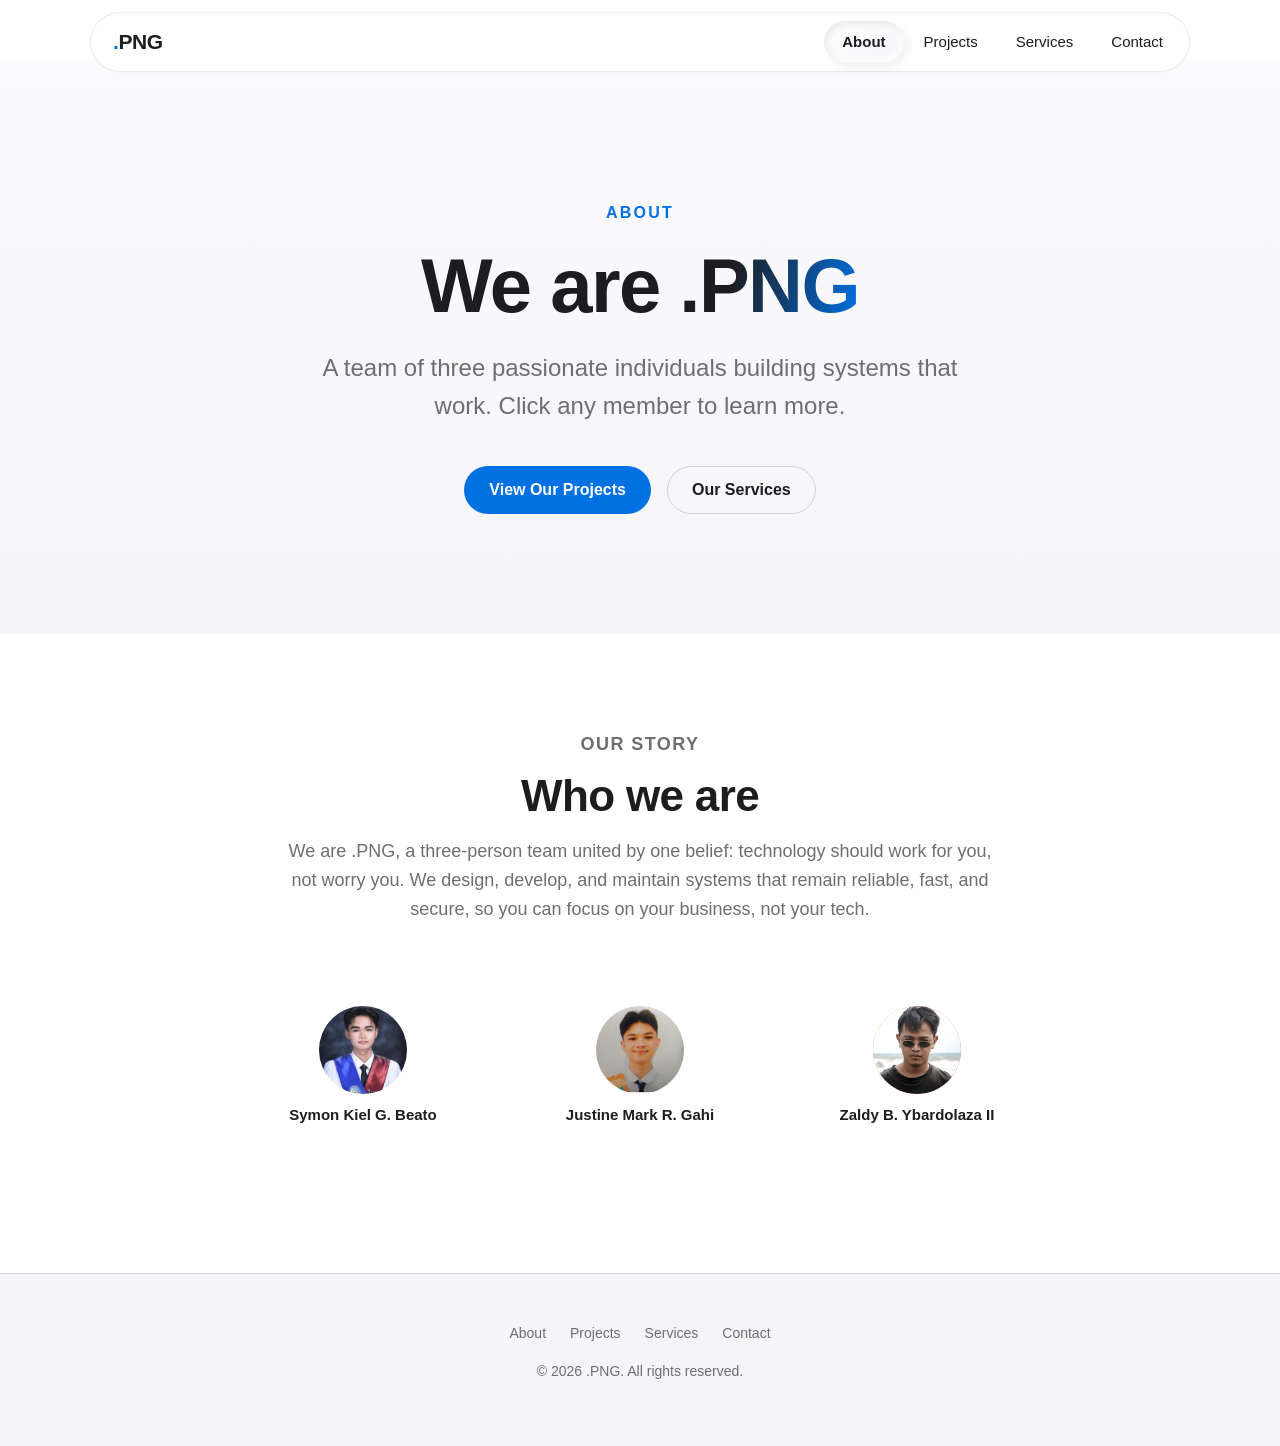
==== commit a296a899: "Contact_and_Direct_Contact_details" ====
--- a/pages/about.html
+++ b/pages/about.html
@@ -21,7 +21,7 @@
           <li><a href="about.html" aria-current="page">About</a></li>
           <li><a href="projects.html">Projects</a></li>
           <li><a href="services.html">Services</a></li>
-          <li><a href="expertise.html">Expertise</a></li>
+          <li><a href="contact.html">Contact</a></li>
         </ul>
       </nav>
     </div>
@@ -167,7 +167,7 @@
         <a href="about.html">About</a>
         <a href="projects.html">Projects</a>
         <a href="services.html">Services</a>
-        <a href="expertise.html">Expertise</a>
+        <a href="contact.html">Contact</a>
       </div>
       <p>&copy; <span id="year"></span> .PNG. All rights reserved.</p>
     </div>
--- a/css/style.css
+++ b/css/style.css
@@ -889,217 +889,6 @@
   text-decoration: underline;
 }
 
-/* ===== Bento Grid (Expertise page) ===== */
-
-.bento-grid {
-  display: grid;
-  grid-template-columns: repeat(2, 1fr);
-  gap: 20px;
-}
-
-.bento-card {
-  padding: 26px 28px;
-  border-radius: var(--radius-card);
-  background-color: var(--color-bg);
-  border: 1px solid var(--color-border);
-  transition: transform 350ms var(--ease-apple), box-shadow 350ms var(--ease-apple);
-  display: flex;
-  flex-direction: column;
-  justify-content: space-between;
-}
-
-.bento-card:hover {
-  transform: translateY(-4px);
-  box-shadow: 0 16px 48px rgba(0, 0, 0, 0.08);
-}
-
-.bento-header {
-  display: flex;
-  align-items: flex-start;
-  gap: 16px;
-  margin-bottom: 20px;
-}
-
-.bento-icon {
-  width: 46px;
-  height: 46px;
-  border-radius: 12px;
-  background-color: var(--color-bg-alt);
-  display: flex;
-  align-items: center;
-  justify-content: center;
-  flex-shrink: 0;
-  margin-bottom: 0;
-}
-
-.bento-icon svg {
-  width: 22px;
-  height: 22px;
-  stroke: var(--color-accent);
-}
-
-.bento-header-info {
-  flex: 1;
-}
-
-.bento-title {
-  font-size: 1.0625rem;
-  font-weight: 700;
-  letter-spacing: -0.01em;
-  margin-bottom: 4px;
-  line-height: 1.3;
-}
-
-.bento-desc {
-  font-size: 0.875rem;
-  color: var(--color-text-secondary);
-  margin-bottom: 0;
-  line-height: 1.45;
-}
-
-.bento-tags {
-  display: flex;
-  flex-wrap: wrap;
-  gap: 10px;
-}
-
-.bento-tag {
-  display: inline-flex;
-  align-items: center;
-  gap: 8px;
-  padding: 7px 14px;
-  border-radius: var(--radius-pill);
-  background-color: var(--color-bg-alt);
-  color: var(--color-text);
-  border: 1.5px solid var(--color-accent);
-  font-size: 0.8125rem;
-  font-weight: 600;
-  transition: transform 250ms var(--ease-apple), box-shadow 250ms var(--ease-apple), background-color 250ms var(--ease-apple);
-}
-
-.bento-tag:hover {
-  transform: translateY(-2px);
-  background-color: rgba(0, 113, 227, 0.08);
-  box-shadow: 0 4px 12px rgba(0, 113, 227, 0.12);
-}
-
-.bento-tag svg,
-.bento-tag img {
-  width: 16px;
-  height: 16px;
-  flex-shrink: 0;
-  display: block;
-}
-
-/* ===== ROI & Performance Metrics ===== */
-
-.metrics-grid {
-  display: grid;
-  grid-template-columns: repeat(4, 1fr);
-  gap: 20px;
-}
-
-.metric-card {
-  background-color: var(--color-bg);
-  border: 1px solid var(--color-border);
-  border-radius: var(--radius-card);
-  padding: 32px 24px;
-  text-align: center;
-  transition: transform 350ms var(--ease-apple), box-shadow 350ms var(--ease-apple), border-color 350ms var(--ease-apple);
-}
-
-.metric-card:hover {
-  transform: translateY(-4px);
-  border-color: var(--color-accent);
-  box-shadow: 0 16px 40px rgba(0, 113, 227, 0.08);
-}
-
-.metric-number {
-  font-size: 2.25rem;
-  font-weight: 800;
-  letter-spacing: -0.02em;
-  color: var(--color-accent);
-  margin-bottom: 8px;
-  line-height: 1.1;
-}
-
-.metric-title {
-  font-size: 1rem;
-  font-weight: 700;
-  margin-bottom: 8px;
-  color: var(--color-text);
-}
-
-.metric-desc {
-  font-size: 0.8125rem;
-  color: var(--color-text-secondary);
-  line-height: 1.45;
-}
-
-/* ===== US Client Guarantees ===== */
-
-.guarantee-grid {
-  display: grid;
-  grid-template-columns: repeat(2, 1fr);
-  gap: 20px;
-}
-
-.guarantee-card {
-  background-color: var(--color-bg);
-  border: 1px solid var(--color-border);
-  border-radius: var(--radius-card);
-  padding: 30px 26px;
-  display: flex;
-  align-items: flex-start;
-  gap: 18px;
-  transition: transform 350ms var(--ease-apple), box-shadow 350ms var(--ease-apple), border-color 350ms var(--ease-apple);
-}
-
-.guarantee-card:hover {
-  transform: translateY(-4px);
-  border-color: var(--color-accent);
-  box-shadow: 0 16px 40px rgba(0, 113, 227, 0.08);
-}
-
-.guarantee-icon {
-  width: 46px;
-  height: 46px;
-  border-radius: 12px;
-  background: rgba(0, 113, 227, 0.08);
-  border: 1.5px solid var(--color-accent);
-  display: flex;
-  align-items: center;
-  justify-content: center;
-  flex-shrink: 0;
-}
-
-.guarantee-icon svg {
-  width: 22px;
-  height: 22px;
-  stroke: var(--color-accent);
-  fill: none;
-  stroke-width: 1.8;
-  stroke-linecap: round;
-  stroke-linejoin: round;
-}
-
-.guarantee-info {
-  flex: 1;
-}
-
-.guarantee-title {
-  font-size: 1.0625rem;
-  font-weight: 700;
-  margin-bottom: 6px;
-  color: var(--color-text);
-}
-
-.guarantee-desc {
-  font-size: 0.875rem;
-  color: var(--color-text-secondary);
-  line-height: 1.5;
-}
-
 /* ===== Services ===== */
 
 .service-card {
@@ -2001,26 +1790,312 @@
   .account-body {
     padding: 16px;
   }
-
-  .bento-grid {
+}
+
+/* ===== Contact Us Page ===== */
+
+.contact-section {
+  padding: 48px 24px 96px;
+}
+
+.contact-layout {
+  display: grid;
+  grid-template-columns: 1.45fr 1fr;
+  gap: 56px;
+  align-items: start;
+}
+
+.contact-form-card {
+  background-color: #ffffff;
+  border-radius: var(--radius-card);
+  padding: 40px;
+  border: 1px solid rgba(0, 0, 0, 0.08);
+  box-shadow: 0 12px 36px rgba(0, 0, 0, 0.04), 0 2px 6px rgba(0, 0, 0, 0.02);
+}
+
+.contact-form-card h2 {
+  font-size: 1.875rem;
+  font-weight: 700;
+  letter-spacing: -0.02em;
+  color: var(--color-text);
+  margin-bottom: 28px;
+}
+
+.contact-form {
+  display: flex;
+  flex-direction: column;
+  gap: 22px;
+}
+
+.form-row {
+  display: grid;
+  grid-template-columns: 1fr 1fr;
+  gap: 20px;
+}
+
+.form-group {
+  display: flex;
+  flex-direction: column;
+  gap: 8px;
+}
+
+.form-label {
+  font-size: 0.9375rem;
+  font-weight: 600;
+  color: #1e293b;
+  display: flex;
+  align-items: center;
+  gap: 4px;
+}
+
+.form-label .req {
+  color: #e11d48;
+}
+
+.form-input,
+.form-select,
+.form-textarea {
+  width: 100%;
+  padding: 12px 16px;
+  font-size: 0.9375rem;
+  font-family: inherit;
+  color: var(--color-text);
+  background-color: #f8fafc;
+  border: 1px solid #e2e8f0;
+  border-radius: 12px;
+  transition: all 200ms ease;
+  outline: none;
+}
+
+.form-input::placeholder,
+.form-textarea::placeholder {
+  color: #94a3b8;
+}
+
+.form-input:hover,
+.form-select:hover,
+.form-textarea:hover {
+  background-color: #ffffff;
+  border-color: #cbd5e1;
+}
+
+.form-input:focus,
+.form-select:focus,
+.form-textarea:focus {
+  background-color: #ffffff;
+  border-color: #1d4ed8;
+  box-shadow: 0 0 0 4px rgba(29, 78, 216, 0.12);
+}
+
+.form-select {
+  appearance: none;
+  background-image: url("data:image/svg+xml,%3Csvg xmlns='http://www.w3.org/2000/svg' fill='none' viewBox='0 0 24 24' stroke-width='2' stroke='%2364748b'%3E%3Cpath stroke-linecap='round' stroke-linejoin='round' d='m19.5 8.25-7.5 7.5-7.5-7.5'/%3E%3C/svg%3E");
+  background-repeat: no-repeat;
+  background-position: right 14px center;
+  background-size: 16px;
+  padding-right: 40px;
+  cursor: pointer;
+}
+
+.form-textarea {
+  min-height: 140px;
+  resize: vertical;
+  line-height: 1.6;
+}
+
+.btn-submit {
+  display: inline-flex;
+  align-items: center;
+  justify-content: center;
+  gap: 10px;
+  width: 100%;
+  min-height: 50px;
+  padding: 14px 28px;
+  background-color: #1d4ed8;
+  color: #ffffff;
+  font-size: 1.0625rem;
+  font-weight: 600;
+  border: none;
+  border-radius: 14px;
+  cursor: pointer;
+  box-shadow: 0 4px 14px rgba(29, 78, 216, 0.3);
+  transition: all 250ms var(--ease-apple);
+  margin-top: 8px;
+}
+
+.btn-submit:hover:not(:disabled) {
+  background-color: #1e40af;
+  transform: translateY(-1px);
+  box-shadow: 0 6px 20px rgba(29, 78, 216, 0.4);
+}
+
+.btn-submit:active:not(:disabled) {
+  transform: translateY(0);
+}
+
+.btn-submit:disabled {
+  opacity: 0.7;
+  cursor: not-allowed;
+}
+
+.btn-submit svg {
+  width: 20px;
+  height: 20px;
+  stroke-width: 2;
+}
+
+.spinner {
+  animation: rotateSpinner 0.8s linear infinite;
+}
+
+@keyframes rotateSpinner {
+  from {
+    transform: rotate(0deg);
+  }
+  to {
+    transform: rotate(360deg);
+  }
+}
+
+.form-feedback {
+  padding: 14px 18px;
+  border-radius: 12px;
+  font-size: 0.9375rem;
+  line-height: 1.5;
+  margin-bottom: 12px;
+}
+
+.feedback-success {
+  background-color: #f0fdf4;
+  color: #166534;
+  border: 1px solid #bbf7d0;
+}
+
+.feedback-error {
+  background-color: #fef2f2;
+  color: #991b1b;
+  border: 1px solid #fecaca;
+}
+
+/* Direct Contact Details Card */
+
+.contact-info-card {
+  background-color: #ffffff;
+  border-radius: var(--radius-card);
+  padding: 40px;
+  border: 1px solid rgba(0, 0, 0, 0.08);
+  box-shadow: 0 12px 36px rgba(0, 0, 0, 0.04), 0 2px 6px rgba(0, 0, 0, 0.02);
+  display: flex;
+  flex-direction: column;
+}
+
+.contact-info-card h2 {
+  font-size: 1.875rem;
+  font-weight: 700;
+  letter-spacing: -0.02em;
+  color: var(--color-text);
+  margin-bottom: 36px;
+}
+
+.direct-contact-list {
+  display: flex;
+  flex-direction: column;
+  gap: 32px;
+}
+
+.direct-contact-item {
+  display: flex;
+  align-items: flex-start;
+  gap: 18px;
+}
+
+.direct-contact-icon {
+  width: 44px;
+  height: 44px;
+  border-radius: 12px;
+  background-color: #f1f5f9;
+  display: flex;
+  align-items: center;
+  justify-content: center;
+  flex-shrink: 0;
+  color: #1e293b;
+  transition: all 250ms ease;
+}
+
+.direct-contact-item:hover .direct-contact-icon {
+  background-color: rgba(29, 78, 216, 0.1);
+  color: #1d4ed8;
+  transform: scale(1.05);
+}
+
+.direct-contact-icon svg {
+  width: 22px;
+  height: 22px;
+  stroke: currentColor;
+  stroke-width: 1.8;
+  fill: none;
+}
+
+.direct-contact-content {
+  display: flex;
+  flex-direction: column;
+  gap: 4px;
+}
+
+.direct-contact-label {
+  font-size: 0.75rem;
+  font-weight: 700;
+  letter-spacing: 0.08em;
+  text-transform: uppercase;
+  color: #64748b;
+}
+
+.direct-contact-value {
+  font-size: 1.0625rem;
+  font-weight: 600;
+  color: #0f172a;
+  line-height: 1.4;
+  word-break: break-word;
+  transition: color 200ms ease;
+}
+
+a.direct-contact-value {
+  color: #0f172a;
+}
+
+a.direct-contact-value:hover {
+  color: #1d4ed8;
+  text-decoration: underline;
+}
+
+.direct-contact-hint {
+  font-size: 0.8125rem;
+  color: #94a3b8;
+  margin-top: 2px;
+}
+
+/* Responsiveness */
+
+@media (max-width: 900px) {
+  .contact-layout {
     grid-template-columns: 1fr;
-    gap: 16px;
-  }
-
-  .metrics-grid {
-    grid-template-columns: repeat(2, 1fr);
-    gap: 16px;
-  }
-
-  .guarantee-grid {
+    gap: 40px;
+  }
+  
+  .contact-form-card,
+  .contact-info-card {
+    padding: 28px 20px;
+  }
+}
+
+@media (max-width: 580px) {
+  .form-row {
     grid-template-columns: 1fr;
-    gap: 16px;
-  }
-}
-
-@media (max-width: 540px) {
-  .metrics-grid {
-    grid-template-columns: 1fr;
+    gap: 18px;
+  }
+
+  .contact-section {
+    padding: 32px 16px 64px;
   }
 }
 
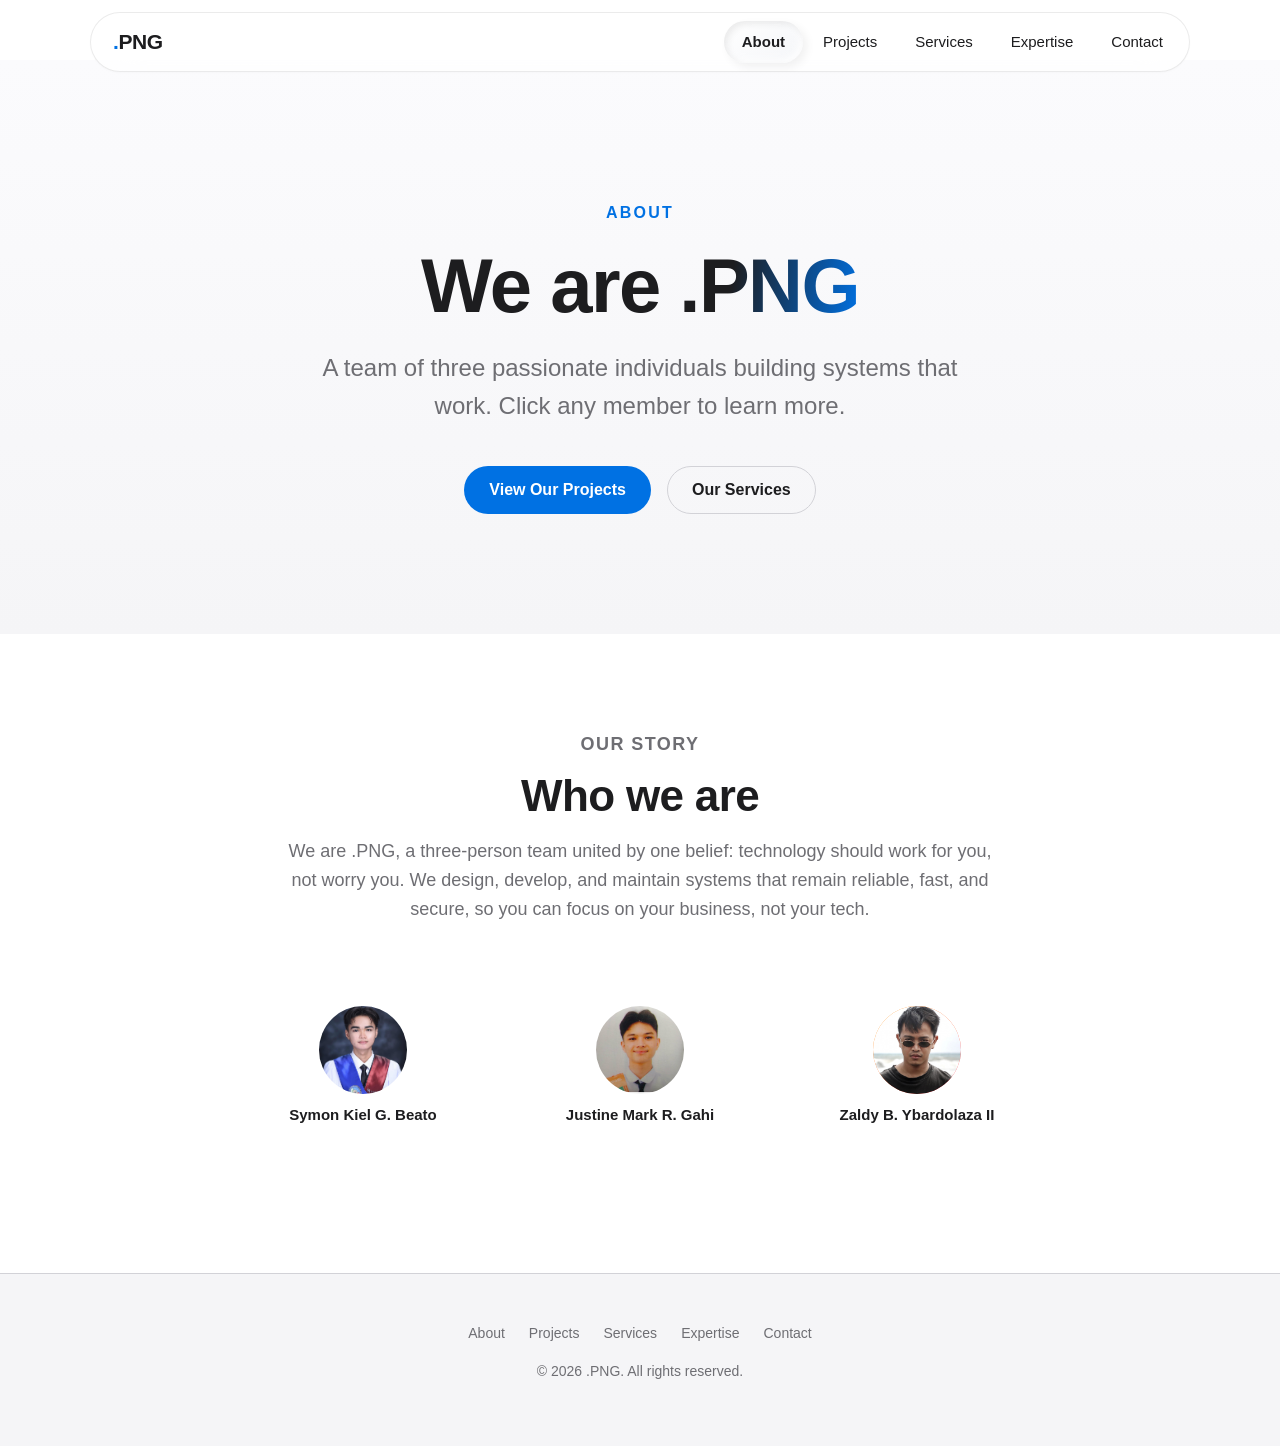
==== commit 97c4c041: "Merge remote-tracking branch 'origin/main' and integrate Contact Us with navigation" ====
--- a/pages/about.html
+++ b/pages/about.html
@@ -21,6 +21,7 @@
           <li><a href="about.html" aria-current="page">About</a></li>
           <li><a href="projects.html">Projects</a></li>
           <li><a href="services.html">Services</a></li>
+          <li><a href="expertise.html">Expertise</a></li>
           <li><a href="contact.html">Contact</a></li>
         </ul>
       </nav>
@@ -167,6 +168,7 @@
         <a href="about.html">About</a>
         <a href="projects.html">Projects</a>
         <a href="services.html">Services</a>
+        <a href="expertise.html">Expertise</a>
         <a href="contact.html">Contact</a>
       </div>
       <p>&copy; <span id="year"></span> .PNG. All rights reserved.</p>
--- a/css/style.css
+++ b/css/style.css
@@ -889,6 +889,217 @@
   text-decoration: underline;
 }
 
+/* ===== Bento Grid (Expertise page) ===== */
+
+.bento-grid {
+  display: grid;
+  grid-template-columns: repeat(2, 1fr);
+  gap: 20px;
+}
+
+.bento-card {
+  padding: 26px 28px;
+  border-radius: var(--radius-card);
+  background-color: var(--color-bg);
+  border: 1px solid var(--color-border);
+  transition: transform 350ms var(--ease-apple), box-shadow 350ms var(--ease-apple);
+  display: flex;
+  flex-direction: column;
+  justify-content: flex-start;
+}
+
+.bento-card:hover {
+  transform: translateY(-4px);
+  box-shadow: 0 16px 48px rgba(0, 0, 0, 0.08);
+}
+
+.bento-header {
+  display: flex;
+  align-items: flex-start;
+  gap: 16px;
+  margin-bottom: 18px;
+}
+
+.bento-icon {
+  width: 46px;
+  height: 46px;
+  border-radius: 12px;
+  background-color: var(--color-bg-alt);
+  display: flex;
+  align-items: center;
+  justify-content: center;
+  flex-shrink: 0;
+  margin-bottom: 0;
+}
+
+.bento-icon svg {
+  width: 22px;
+  height: 22px;
+  stroke: var(--color-accent);
+}
+
+.bento-header-info {
+  flex: 1;
+}
+
+.bento-title {
+  font-size: 1.0625rem;
+  font-weight: 700;
+  letter-spacing: -0.01em;
+  margin-bottom: 4px;
+  line-height: 1.3;
+}
+
+.bento-desc {
+  font-size: 0.875rem;
+  color: var(--color-text-secondary);
+  margin-bottom: 0;
+  line-height: 1.45;
+}
+
+.bento-tags {
+  display: flex;
+  flex-wrap: wrap;
+  gap: 10px;
+}
+
+.bento-tag {
+  display: inline-flex;
+  align-items: center;
+  gap: 8px;
+  padding: 7px 14px;
+  border-radius: var(--radius-pill);
+  background-color: var(--color-bg-alt);
+  color: var(--color-text);
+  border: 1.5px solid var(--color-accent);
+  font-size: 0.8125rem;
+  font-weight: 600;
+  transition: transform 250ms var(--ease-apple), box-shadow 250ms var(--ease-apple), background-color 250ms var(--ease-apple);
+}
+
+.bento-tag:hover {
+  transform: translateY(-2px);
+  background-color: rgba(0, 113, 227, 0.08);
+  box-shadow: 0 4px 12px rgba(0, 113, 227, 0.12);
+}
+
+.bento-tag svg,
+.bento-tag img {
+  width: 16px;
+  height: 16px;
+  flex-shrink: 0;
+  display: block;
+}
+
+/* ===== ROI & Performance Metrics ===== */
+
+.metrics-grid {
+  display: grid;
+  grid-template-columns: repeat(4, 1fr);
+  gap: 20px;
+}
+
+.metric-card {
+  background-color: var(--color-bg);
+  border: 1px solid var(--color-border);
+  border-radius: var(--radius-card);
+  padding: 32px 24px;
+  text-align: center;
+  transition: transform 350ms var(--ease-apple), box-shadow 350ms var(--ease-apple), border-color 350ms var(--ease-apple);
+}
+
+.metric-card:hover {
+  transform: translateY(-4px);
+  border-color: var(--color-accent);
+  box-shadow: 0 16px 40px rgba(0, 113, 227, 0.08);
+}
+
+.metric-number {
+  font-size: 2.25rem;
+  font-weight: 800;
+  letter-spacing: -0.02em;
+  color: var(--color-accent);
+  margin-bottom: 8px;
+  line-height: 1.1;
+}
+
+.metric-title {
+  font-size: 1rem;
+  font-weight: 700;
+  margin-bottom: 8px;
+  color: var(--color-text);
+}
+
+.metric-desc {
+  font-size: 0.8125rem;
+  color: var(--color-text-secondary);
+  line-height: 1.45;
+}
+
+/* ===== US Client Guarantees ===== */
+
+.guarantee-grid {
+  display: grid;
+  grid-template-columns: repeat(2, 1fr);
+  gap: 20px;
+}
+
+.guarantee-card {
+  background-color: var(--color-bg);
+  border: 1px solid var(--color-border);
+  border-radius: var(--radius-card);
+  padding: 30px 26px;
+  display: flex;
+  align-items: flex-start;
+  gap: 18px;
+  transition: transform 350ms var(--ease-apple), box-shadow 350ms var(--ease-apple), border-color 350ms var(--ease-apple);
+}
+
+.guarantee-card:hover {
+  transform: translateY(-4px);
+  border-color: var(--color-accent);
+  box-shadow: 0 16px 40px rgba(0, 113, 227, 0.08);
+}
+
+.guarantee-icon {
+  width: 46px;
+  height: 46px;
+  border-radius: 12px;
+  background: rgba(0, 113, 227, 0.08);
+  border: 1.5px solid var(--color-accent);
+  display: flex;
+  align-items: center;
+  justify-content: center;
+  flex-shrink: 0;
+}
+
+.guarantee-icon svg {
+  width: 22px;
+  height: 22px;
+  stroke: var(--color-accent);
+  fill: none;
+  stroke-width: 1.8;
+  stroke-linecap: round;
+  stroke-linejoin: round;
+}
+
+.guarantee-info {
+  flex: 1;
+}
+
+.guarantee-title {
+  font-size: 1.0625rem;
+  font-weight: 700;
+  margin-bottom: 6px;
+  color: var(--color-text);
+}
+
+.guarantee-desc {
+  font-size: 0.875rem;
+  color: var(--color-text-secondary);
+  line-height: 1.5;
+}
+
 /* ===== Services ===== */
 
 .service-card {
@@ -1790,6 +2001,27 @@
   .account-body {
     padding: 16px;
   }
+
+  .bento-grid {
+    grid-template-columns: 1fr;
+    gap: 16px;
+  }
+
+  .metrics-grid {
+    grid-template-columns: repeat(2, 1fr);
+    gap: 16px;
+  }
+
+  .guarantee-grid {
+    grid-template-columns: 1fr;
+    gap: 16px;
+  }
+}
+
+@media (max-width: 540px) {
+  .metrics-grid {
+    grid-template-columns: 1fr;
+  }
 }
 
 /* ===== Contact Us Page ===== */
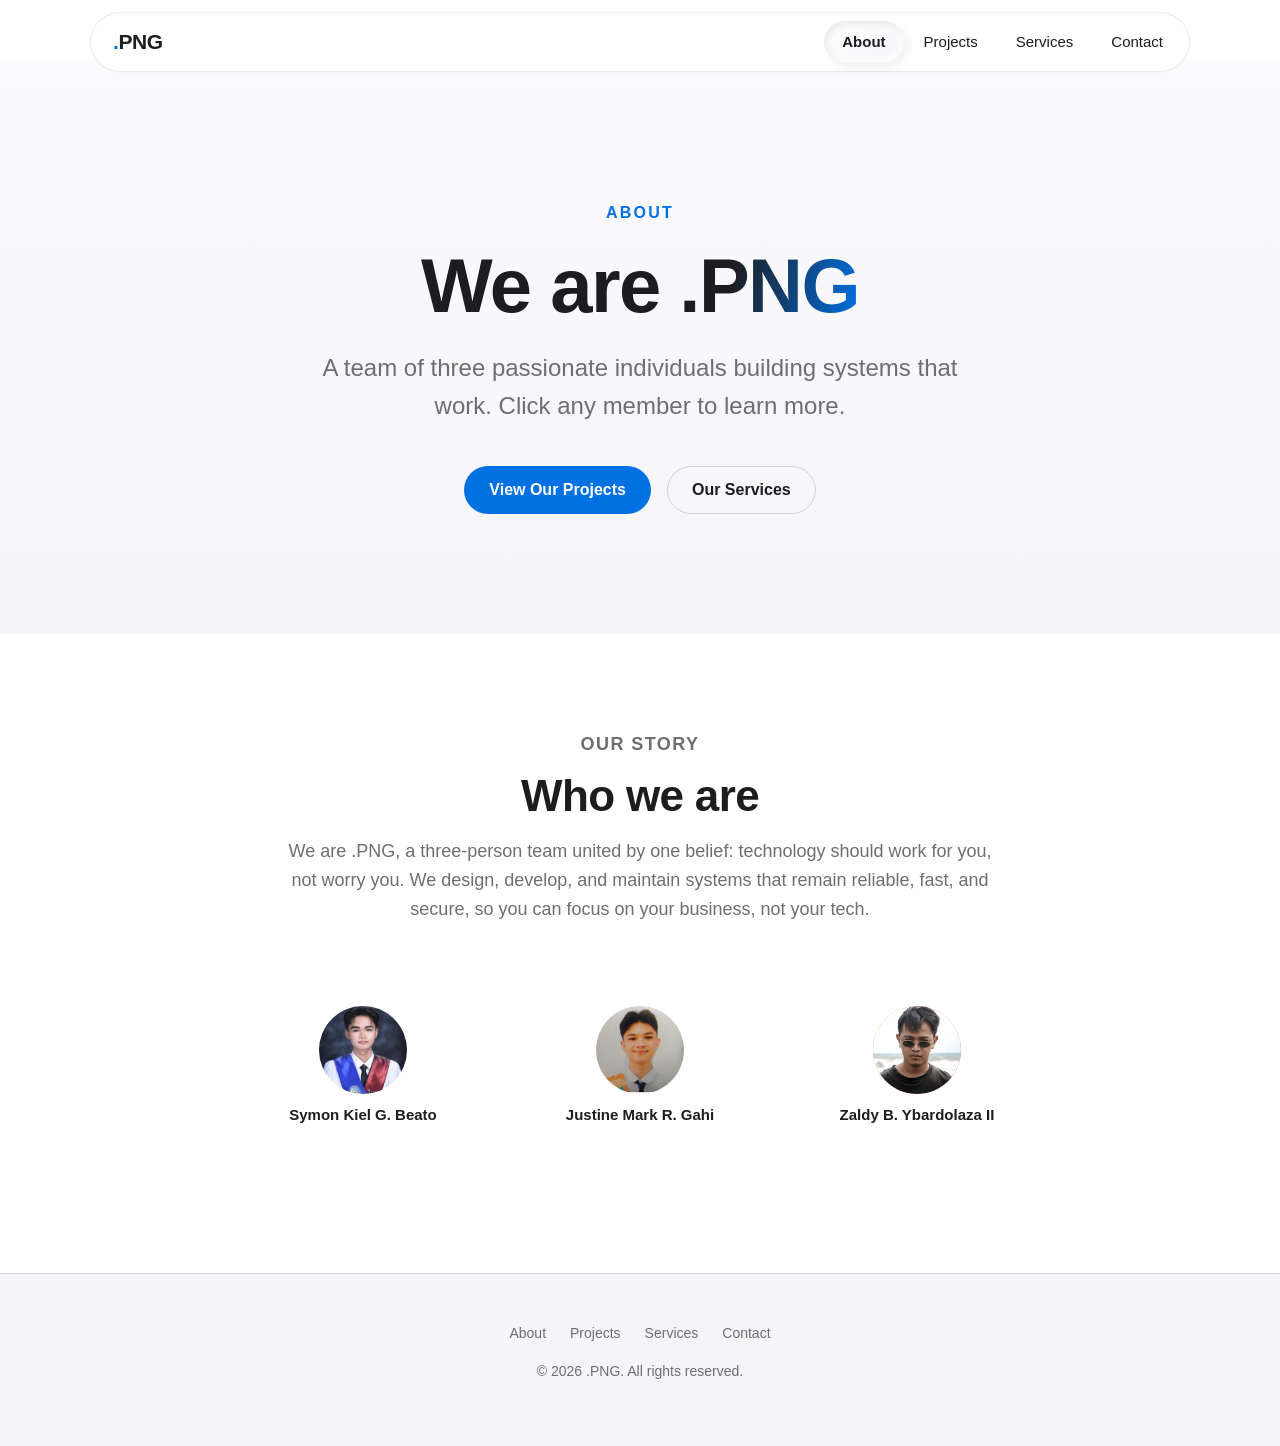
==== commit fd09411c: "fix: remove Expertise tab from nav/footer, ensure Contact tab present in Services" ====
--- a/pages/about.html
+++ b/pages/about.html
@@ -1,11 +1,14 @@
 <!DOCTYPE html>
 <html lang="en">
+
 <head>
   <meta charset="UTF-8">
   <meta name="viewport" content="width=device-width, initial-scale=1.0">
-  <title>About | .PNG</title>
+  <title>About Us | .PNG</title>
+  <link rel="icon" type="image/svg+xml" href="../images/favicon.svg">
   <link rel="stylesheet" href="../css/style.css">
 </head>
+
 <body>
 
   <header class="site-header">
@@ -21,7 +24,6 @@
           <li><a href="about.html" aria-current="page">About</a></li>
           <li><a href="projects.html">Projects</a></li>
           <li><a href="services.html">Services</a></li>
-          <li><a href="expertise.html">Expertise</a></li>
           <li><a href="contact.html">Contact</a></li>
         </ul>
       </nav>
@@ -33,7 +35,8 @@
     <section class="hero">
       <p class="hero-eyebrow">About</p>
       <h1 class="hero-title">We are <span class="gradient-text">.PNG</span></h1>
-      <p class="hero-subtitle">A team of three passionate individuals building systems that work. Click any member to learn more.</p>
+      <p class="hero-subtitle">A team of three passionate individuals building systems that work. Click any member to
+        learn more.</p>
       <div class="hero-actions">
         <a href="projects.html" class="btn btn-primary">View Our Projects</a>
         <a href="services.html" class="btn btn-outline">Our Services</a>
@@ -44,7 +47,9 @@
       <div class="team-intro reveal">
         <p class="section-eyebrow">Our Story</p>
         <h2 class="section-title">Who we are</h2>
-        <p>We are .PNG, a three-person team united by one belief: technology should work for you, not worry you. We design, develop, and maintain systems that remain reliable, fast, and secure, so you can focus on your business, not your tech.</p>
+        <p>We are .PNG, a three-person team united by one belief: technology should work for you, not worry you. We
+          design, develop, and maintain systems that remain reliable, fast, and secure, so you can focus on your
+          business, not your tech.</p>
       </div>
 
       <div class="team-showcase reveal">
@@ -74,84 +79,107 @@
           <div class="showcase-inner">
             <div class="showcase-panels">
 
-          <div class="showcase-panel" data-panel="1">
-            <div class="showcase-image visual-p1">
-              <img src="../images/symon.jpg" alt="Symon Kiel G. Beato">
-            </div>
-            <div class="showcase-details">
-              <h3 class="showcase-name">Symon Kiel G. Beato</h3>
-              <p class="showcase-bio">Systems break, that's a fact. Losing everything? That's a choice. I make sure your work, data, and workflows always come back, no matter what crashes.</p>
-              <div class="detail-skills">
-                <span class="skill-tag">System Troubleshooting &amp; Diagnostics</span>
-                <span class="skill-tag">System Recovery &amp; Data Protection</span>
-                <span class="skill-tag">Preventive Maintenance &amp; Monitoring</span>
-                <span class="skill-tag">Full-Stack Development</span>
-                <span class="skill-tag">Project Coordination &amp; Documentation</span>
-                <span class="skill-tag">Web &amp; Mobile Development</span>
+              <div class="showcase-panel" data-panel="1">
+                <div class="showcase-image visual-p1">
+                  <img src="../images/symon.jpg" alt="Symon Kiel G. Beato">
+                </div>
+                <div class="showcase-details">
+                  <h3 class="showcase-name">Symon Kiel G. Beato</h3>
+                  <p class="showcase-bio">Systems break, that's a fact. Losing everything? That's a choice. I make sure
+                    your work, data, and workflows always come back, no matter what crashes.</p>
+                  <div class="detail-skills">
+                    <span class="skill-tag">System Troubleshooting &amp; Diagnostics</span>
+                    <span class="skill-tag">System Recovery &amp; Data Protection</span>
+                    <span class="skill-tag">Preventive Maintenance &amp; Monitoring</span>
+                    <span class="skill-tag">Full-Stack Development</span>
+                    <span class="skill-tag">Project Coordination &amp; Documentation</span>
+                    <span class="skill-tag">Web &amp; Mobile Development</span>
+                  </div>
+                  <div class="detail-contact">
+                    <svg viewBox="0 0 24 24">
+                      <path stroke-linecap="round" stroke-linejoin="round"
+                        d="M21.75 6.75v10.5a2.25 2.25 0 0 1-2.25 2.25h-15a2.25 2.25 0 0 1-2.25-2.25V6.75m19.5 0A2.25 2.25 0 0 0 19.5 4.5h-15a2.25 2.25 0 0 0-2.25 2.25m19.5 0v.243a2.25 2.25 0 0 1-1.07 1.916l-7.5 4.615a2.25 2.25 0 0 1-2.36 0L3.32 8.91a2.25 2.25 0 0 1-1.07-1.916V6.75" />
+                    </svg>
+                    <a href="mailto:symonkiel01@gmail.com">symonkiel01@gmail.com</a>
+                  </div>
+                  <div class="detail-contact">
+                    <svg class="icon-github" viewBox="0 0 24 24">
+                      <path
+                        d="M12 2C6.477 2 2 6.484 2 12.017c0 4.425 2.865 8.18 6.839 9.504.5.092.682-.217.682-.483 0-.237-.008-.868-.013-1.703-2.782.605-3.369-1.343-3.369-1.343-.454-1.158-1.11-1.466-1.11-1.466-.908-.62.069-.608.069-.608 1.003.07 1.531 1.032 1.531 1.032.892 1.53 2.341 1.088 2.91.832.092-.647.35-1.088.636-1.338-2.22-.253-4.555-1.113-4.555-4.951 0-1.093.39-1.988 1.029-2.688-.103-.253-.446-1.272.098-2.65 0 0 .84-.27 2.75 1.026A9.564 9.564 0 0 1 12 6.844a9.59 9.59 0 0 1 2.504.337c1.909-1.296 2.747-1.027 2.747-1.027.546 1.379.202 2.398.1 2.651.64.7 1.028 1.595 1.028 2.688 0 3.848-2.339 4.695-4.566 4.943.359.309.678.92.678 1.855 0 1.338-.012 2.419-.012 2.747 0 .268.18.58.688.482A10.019 10.019 0 0 0 22 12.017C22 6.484 17.522 2 12 2Z" />
+                    </svg>
+                    <a href="https://github.com/zorojuro0101" target="_blank" rel="noopener">github.com/zorojuro0101</a>
+                  </div>
+                </div>
               </div>
-              <div class="detail-contact">
-                <svg viewBox="0 0 24 24"><path stroke-linecap="round" stroke-linejoin="round" d="M21.75 6.75v10.5a2.25 2.25 0 0 1-2.25 2.25h-15a2.25 2.25 0 0 1-2.25-2.25V6.75m19.5 0A2.25 2.25 0 0 0 19.5 4.5h-15a2.25 2.25 0 0 0-2.25 2.25m19.5 0v.243a2.25 2.25 0 0 1-1.07 1.916l-7.5 4.615a2.25 2.25 0 0 1-2.36 0L3.32 8.91a2.25 2.25 0 0 1-1.07-1.916V6.75"/></svg>
-                <a href="mailto:symonkiel01@gmail.com">symonkiel01@gmail.com</a>
+
+              <div class="showcase-panel" data-panel="2">
+                <div class="showcase-image visual-p2">
+                  <img src="../images/justine.jpg" alt="Justine Mark R. Gahi">
+                </div>
+                <div class="showcase-details">
+                  <h3 class="showcase-name">Justine Mark R. Gahi</h3>
+                  <p class="showcase-bio">Be a complete package. Your front-end is your presence, kindness, and how you
+                    present yourself to the world. Your back-end is your internal health, character, and mental clarity.
+                    Make sure the foundation running behind the scenes supports the image you show on the outside.</p>
+                  <div class="detail-skills">
+                    <span class="skill-tag">Full-Stack Web Development</span>
+                    <span class="skill-tag">Cross-Platform Mobile App Development</span>
+                    <span class="skill-tag">RESTful API &amp; Cloud Integration</span>
+                    <span class="skill-tag">Database Development &amp; Management</span>
+                    <span class="skill-tag">Workflow Automation (OCR/NLP)</span>
+                  </div>
+                  <div class="detail-contact">
+                    <svg viewBox="0 0 24 24">
+                      <path stroke-linecap="round" stroke-linejoin="round"
+                        d="M21.75 6.75v10.5a2.25 2.25 0 0 1-2.25 2.25h-15a2.25 2.25 0 0 1-2.25-2.25V6.75m19.5 0A2.25 2.25 0 0 0 19.5 4.5h-15a2.25 2.25 0 0 0-2.25 2.25m19.5 0v.243a2.25 2.25 0 0 1-1.07 1.916l-7.5 4.615a2.25 2.25 0 0 1-2.36 0L3.32 8.91a2.25 2.25 0 0 1-1.07-1.916V6.75" />
+                    </svg>
+                    <a href="mailto:justinemarkgahi@gmail.com">justinemarkgahi@gmail.com</a>
+                  </div>
+                  <div class="detail-contact">
+                    <svg class="icon-github" viewBox="0 0 24 24">
+                      <path
+                        d="M12 2C6.477 2 2 6.484 2 12.017c0 4.425 2.865 8.18 6.839 9.504.5.092.682-.217.682-.483 0-.237-.008-.868-.013-1.703-2.782.605-3.369-1.343-3.369-1.343-.454-1.158-1.11-1.466-1.11-1.466-.908-.62.069-.608.069-.608 1.003.07 1.531 1.032 1.531 1.032.892 1.53 2.341 1.088 2.91.832.092-.647.35-1.088.636-1.338-2.22-.253-4.555-1.113-4.555-4.951 0-1.093.39-1.988 1.029-2.688-.103-.253-.446-1.272.098-2.65 0 0 .84-.27 2.75 1.026A9.564 9.564 0 0 1 12 6.844a9.59 9.59 0 0 1 2.504.337c1.909-1.296 2.747-1.027 2.747-1.027.546 1.379.202 2.398.1 2.651.64.7 1.028 1.595 1.028 2.688 0 3.848-2.339 4.695-4.566 4.943.359.309.678.92.678 1.855 0 1.338-.012 2.419-.012 2.747 0 .268.18.58.688.482A10.019 10.019 0 0 0 22 12.017C22 6.484 17.522 2 12 2Z" />
+                    </svg>
+                    <a href="https://github.com/jeem-31" target="_blank" rel="noopener">github.com/jeem-31</a>
+                  </div>
+                </div>
               </div>
-              <div class="detail-contact">
-                <svg class="icon-github" viewBox="0 0 24 24"><path d="M12 2C6.477 2 2 6.484 2 12.017c0 4.425 2.865 8.18 6.839 9.504.5.092.682-.217.682-.483 0-.237-.008-.868-.013-1.703-2.782.605-3.369-1.343-3.369-1.343-.454-1.158-1.11-1.466-1.11-1.466-.908-.62.069-.608.069-.608 1.003.07 1.531 1.032 1.531 1.032.892 1.53 2.341 1.088 2.91.832.092-.647.35-1.088.636-1.338-2.22-.253-4.555-1.113-4.555-4.951 0-1.093.39-1.988 1.029-2.688-.103-.253-.446-1.272.098-2.65 0 0 .84-.27 2.75 1.026A9.564 9.564 0 0 1 12 6.844a9.59 9.59 0 0 1 2.504.337c1.909-1.296 2.747-1.027 2.747-1.027.546 1.379.202 2.398.1 2.651.64.7 1.028 1.595 1.028 2.688 0 3.848-2.339 4.695-4.566 4.943.359.309.678.92.678 1.855 0 1.338-.012 2.419-.012 2.747 0 .268.18.58.688.482A10.019 10.019 0 0 0 22 12.017C22 6.484 17.522 2 12 2Z"/></svg>
-                <a href="https://github.com/zorojuro0101" target="_blank" rel="noopener">github.com/zorojuro0101</a>
+
+              <div class="showcase-panel" data-panel="3">
+                <div class="showcase-image visual-p3">
+                  <img src="../images/arjay.jpg" alt="Zaldy B. Ybardolaza II">
+                </div>
+                <div class="showcase-details">
+                  <h3 class="showcase-name">Zaldy B. Ybardolaza II</h3>
+                  <p class="showcase-bio">Clients do not judge a system by its code, they judge it by how it feels. I
+                    turn complex features into clean, intuitive interfaces that make any system effortless to use, and I
+                    make sure everything we ship looks as good as it works.</p>
+                  <div class="detail-skills">
+                    <span class="skill-tag">UI / UX Design</span>
+                    <span class="skill-tag">Responsive Web Design</span>
+                    <span class="skill-tag">Frontend Development</span>
+                    <span class="skill-tag">Visual Identity &amp; Branding</span>
+                    <span class="skill-tag">Design Systems</span>
+                    <span class="skill-tag">Mobile-First Design</span>
+                    <span class="skill-tag">Landing Page Design</span>
+                    <span class="skill-tag">Conversion-Focused Layouts</span>
+                  </div>
+                  <div class="detail-contact">
+                    <svg viewBox="0 0 24 24">
+                      <path stroke-linecap="round" stroke-linejoin="round"
+                        d="M21.75 6.75v10.5a2.25 2.25 0 0 1-2.25 2.25h-15a2.25 2.25 0 0 1-2.25-2.25V6.75m19.5 0A2.25 2.25 0 0 0 19.5 4.5h-15a2.25 2.25 0 0 0-2.25 2.25m19.5 0v.243a2.25 2.25 0 0 1-1.07 1.916l-7.5 4.615a2.25 2.25 0 0 1-2.36 0L3.32 8.91a2.25 2.25 0 0 1-1.07-1.916V6.75" />
+                    </svg>
+                    <a href="mailto:zaldy.ybardolaza@lspu.edu.ph">zaldy.ybardolaza@lspu.edu.ph</a>
+                  </div>
+                  <div class="detail-contact">
+                    <svg class="icon-github" viewBox="0 0 24 24">
+                      <path
+                        d="M12 2C6.477 2 2 6.484 2 12.017c0 4.425 2.865 8.18 6.839 9.504.5.092.682-.217.682-.483 0-.237-.008-.868-.013-1.703-2.782.605-3.369-1.343-3.369-1.343-.454-1.158-1.11-1.466-1.11-1.466-.908-.62.069-.608.069-.608 1.003.07 1.531 1.032 1.531 1.032.892 1.53 2.341 1.088 2.91.832.092-.647.35-1.088.636-1.338-2.22-.253-4.555-1.113-4.555-4.951 0-1.093.39-1.988 1.029-2.688-.103-.253-.446-1.272.098-2.65 0 0 .84-.27 2.75 1.026A9.564 9.564 0 0 1 12 6.844a9.59 9.59 0 0 1 2.504.337c1.909-1.296 2.747-1.027 2.747-1.027.546 1.379.202 2.398.1 2.651.64.7 1.028 1.595 1.028 2.688 0 3.848-2.339 4.695-4.566 4.943.359.309.678.92.678 1.855 0 1.338-.012 2.419-.012 2.747 0 .268.18.58.688.482A10.019 10.019 0 0 0 22 12.017C22 6.484 17.522 2 12 2Z" />
+                    </svg>
+                    <a href="https://github.com/UjeiRakstar" target="_blank" rel="noopener">github.com/UjeiRakstar</a>
+                  </div>
+                </div>
               </div>
-            </div>
-          </div>
-
-          <div class="showcase-panel" data-panel="2">
-            <div class="showcase-image visual-p2">
-              <img src="../images/justine.jpg" alt="Justine Mark R. Gahi">
-            </div>
-            <div class="showcase-details">
-              <h3 class="showcase-name">Justine Mark R. Gahi</h3>
-              <p class="showcase-bio">Be a complete package. Your front-end is your presence, kindness, and how you present yourself to the world. Your back-end is your internal health, character, and mental clarity. Make sure the foundation running behind the scenes supports the image you show on the outside.</p>
-              <div class="detail-skills">
-                <span class="skill-tag">Full-Stack Web Development</span>
-                <span class="skill-tag">Cross-Platform Mobile App Development</span>
-                <span class="skill-tag">RESTful API &amp; Cloud Integration</span>
-                <span class="skill-tag">Database Development &amp; Management</span>
-                <span class="skill-tag">Workflow Automation (OCR/NLP)</span>
-              </div>
-              <div class="detail-contact">
-                <svg viewBox="0 0 24 24"><path stroke-linecap="round" stroke-linejoin="round" d="M21.75 6.75v10.5a2.25 2.25 0 0 1-2.25 2.25h-15a2.25 2.25 0 0 1-2.25-2.25V6.75m19.5 0A2.25 2.25 0 0 0 19.5 4.5h-15a2.25 2.25 0 0 0-2.25 2.25m19.5 0v.243a2.25 2.25 0 0 1-1.07 1.916l-7.5 4.615a2.25 2.25 0 0 1-2.36 0L3.32 8.91a2.25 2.25 0 0 1-1.07-1.916V6.75"/></svg>
-                <a href="mailto:justinemarkgahi@gmail.com">justinemarkgahi@gmail.com</a>
-              </div>
-              <div class="detail-contact">
-                <svg class="icon-github" viewBox="0 0 24 24"><path d="M12 2C6.477 2 2 6.484 2 12.017c0 4.425 2.865 8.18 6.839 9.504.5.092.682-.217.682-.483 0-.237-.008-.868-.013-1.703-2.782.605-3.369-1.343-3.369-1.343-.454-1.158-1.11-1.466-1.11-1.466-.908-.62.069-.608.069-.608 1.003.07 1.531 1.032 1.531 1.032.892 1.53 2.341 1.088 2.91.832.092-.647.35-1.088.636-1.338-2.22-.253-4.555-1.113-4.555-4.951 0-1.093.39-1.988 1.029-2.688-.103-.253-.446-1.272.098-2.65 0 0 .84-.27 2.75 1.026A9.564 9.564 0 0 1 12 6.844a9.59 9.59 0 0 1 2.504.337c1.909-1.296 2.747-1.027 2.747-1.027.546 1.379.202 2.398.1 2.651.64.7 1.028 1.595 1.028 2.688 0 3.848-2.339 4.695-4.566 4.943.359.309.678.92.678 1.855 0 1.338-.012 2.419-.012 2.747 0 .268.18.58.688.482A10.019 10.019 0 0 0 22 12.017C22 6.484 17.522 2 12 2Z"/></svg>
-                <a href="https://github.com/jeem-31" target="_blank" rel="noopener">github.com/jeem-31</a>
-              </div>
-            </div>
-          </div>
-
-          <div class="showcase-panel" data-panel="3">
-            <div class="showcase-image visual-p3">
-              <img src="../images/arjay.jpg" alt="Zaldy B. Ybardolaza II">
-            </div>
-            <div class="showcase-details">
-              <h3 class="showcase-name">Zaldy B. Ybardolaza II</h3>
-              <p class="showcase-bio">Clients do not judge a system by its code, they judge it by how it feels. I turn complex features into clean, intuitive interfaces that make any system effortless to use, and I make sure everything we ship looks as good as it works.</p>
-              <div class="detail-skills">
-                <span class="skill-tag">UI / UX Design</span>
-                <span class="skill-tag">Responsive Web Design</span>
-                <span class="skill-tag">Frontend Development</span>
-                <span class="skill-tag">Visual Identity &amp; Branding</span>
-                <span class="skill-tag">Design Systems</span>
-                <span class="skill-tag">Mobile-First Design</span>
-                <span class="skill-tag">Landing Page Design</span>
-                <span class="skill-tag">Conversion-Focused Layouts</span>
-              </div>
-              <div class="detail-contact">
-                <svg viewBox="0 0 24 24"><path stroke-linecap="round" stroke-linejoin="round" d="M21.75 6.75v10.5a2.25 2.25 0 0 1-2.25 2.25h-15a2.25 2.25 0 0 1-2.25-2.25V6.75m19.5 0A2.25 2.25 0 0 0 19.5 4.5h-15a2.25 2.25 0 0 0-2.25 2.25m19.5 0v.243a2.25 2.25 0 0 1-1.07 1.916l-7.5 4.615a2.25 2.25 0 0 1-2.36 0L3.32 8.91a2.25 2.25 0 0 1-1.07-1.916V6.75"/></svg>
-                <a href="mailto:zaldy.ybardolaza@lspu.edu.ph">zaldy.ybardolaza@lspu.edu.ph</a>
-              </div>
-              <div class="detail-contact">
-                <svg class="icon-github" viewBox="0 0 24 24"><path d="M12 2C6.477 2 2 6.484 2 12.017c0 4.425 2.865 8.18 6.839 9.504.5.092.682-.217.682-.483 0-.237-.008-.868-.013-1.703-2.782.605-3.369-1.343-3.369-1.343-.454-1.158-1.11-1.466-1.11-1.466-.908-.62.069-.608.069-.608 1.003.07 1.531 1.032 1.531 1.032.892 1.53 2.341 1.088 2.91.832.092-.647.35-1.088.636-1.338-2.22-.253-4.555-1.113-4.555-4.951 0-1.093.39-1.988 1.029-2.688-.103-.253-.446-1.272.098-2.65 0 0 .84-.27 2.75 1.026A9.564 9.564 0 0 1 12 6.844a9.59 9.59 0 0 1 2.504.337c1.909-1.296 2.747-1.027 2.747-1.027.546 1.379.202 2.398.1 2.651.64.7 1.028 1.595 1.028 2.688 0 3.848-2.339 4.695-4.566 4.943.359.309.678.92.678 1.855 0 1.338-.012 2.419-.012 2.747 0 .268.18.58.688.482A10.019 10.019 0 0 0 22 12.017C22 6.484 17.522 2 12 2Z"/></svg>
-                <a href="https://github.com/UjeiRakstar" target="_blank" rel="noopener">github.com/UjeiRakstar</a>
-              </div>
-            </div>
-          </div>
 
             </div>
           </div>
@@ -168,7 +196,6 @@
         <a href="about.html">About</a>
         <a href="projects.html">Projects</a>
         <a href="services.html">Services</a>
-        <a href="expertise.html">Expertise</a>
         <a href="contact.html">Contact</a>
       </div>
       <p>&copy; <span id="year"></span> .PNG. All rights reserved.</p>
@@ -177,4 +204,5 @@
 
   <script src="../js/main.js"></script>
 </body>
-</html>
+
+</html>
--- a/css/style.css
+++ b/css/style.css
@@ -24,10 +24,12 @@
 
 html {
   scroll-behavior: smooth;
+  overflow-x: clip;
 }
 
 body {
   font-family: var(--font-sans);
+  overflow-x: clip;
   color: var(--color-text);
   background-color: var(--color-bg);
   line-height: 1.6;
@@ -308,6 +310,7 @@
     opacity: 0;
     transform: translateY(28px) scale(0.98);
   }
+
   to {
     opacity: 1;
     transform: translateY(0) scale(1);
@@ -464,11 +467,18 @@
 /* ===== Feature cards (landing) ===== */
 
 .feature-grid,
-.project-grid,
-.services-grid {
+.project-grid {
   display: grid;
   grid-template-columns: repeat(auto-fit, minmax(280px, 1fr));
   gap: 24px;
+  max-width: 1100px;
+  margin: 0 auto;
+}
+
+.services-list {
+  display: flex;
+  flex-direction: column;
+  gap: 16px;
   max-width: 1100px;
   margin: 0 auto;
 }
@@ -610,9 +620,17 @@
   object-position: center 25%;
 }
 
-.av-p1 { background: linear-gradient(135deg, #0071e3, #7f8cff); }
-.av-p2 { background: linear-gradient(135deg, #30d158, #00b0b9); }
-.av-p3 { background: linear-gradient(135deg, #ff9f0a, #ff375f); }
+.av-p1 {
+  background: linear-gradient(135deg, #0071e3, #7f8cff);
+}
+
+.av-p2 {
+  background: linear-gradient(135deg, #30d158, #00b0b9);
+}
+
+.av-p3 {
+  background: linear-gradient(135deg, #ff9f0a, #ff375f);
+}
 
 .pick-name {
   display: block;
@@ -687,17 +705,41 @@
   object-position: center 25%;
 }
 
-.visual-p1 { background: linear-gradient(135deg, #0071e3, #7f8cff); }
-.visual-p2 { background: linear-gradient(135deg, #30d158, #00b0b9); }
-.visual-p3 { background: linear-gradient(135deg, #ff9f0a, #ff375f); }
-
-.showcase-panel.active[data-panel="1"] .showcase-image { view-transition-name: team-1; }
-.showcase-panel.active[data-panel="2"] .showcase-image { view-transition-name: team-2; }
-.showcase-panel.active[data-panel="3"] .showcase-image { view-transition-name: team-3; }
-
-.showcase-panel.active[data-panel="1"] .showcase-name { view-transition-name: team-name-1; }
-.showcase-panel.active[data-panel="2"] .showcase-name { view-transition-name: team-name-2; }
-.showcase-panel.active[data-panel="3"] .showcase-name { view-transition-name: team-name-3; }
+.visual-p1 {
+  background: linear-gradient(135deg, #0071e3, #7f8cff);
+}
+
+.visual-p2 {
+  background: linear-gradient(135deg, #30d158, #00b0b9);
+}
+
+.visual-p3 {
+  background: linear-gradient(135deg, #ff9f0a, #ff375f);
+}
+
+.showcase-panel.active[data-panel="1"] .showcase-image {
+  view-transition-name: team-1;
+}
+
+.showcase-panel.active[data-panel="2"] .showcase-image {
+  view-transition-name: team-2;
+}
+
+.showcase-panel.active[data-panel="3"] .showcase-image {
+  view-transition-name: team-3;
+}
+
+.showcase-panel.active[data-panel="1"] .showcase-name {
+  view-transition-name: team-name-1;
+}
+
+.showcase-panel.active[data-panel="2"] .showcase-name {
+  view-transition-name: team-name-2;
+}
+
+.showcase-panel.active[data-panel="3"] .showcase-name {
+  view-transition-name: team-name-3;
+}
 
 .pick-card.active .pick-avatar,
 .pick-card.active .pick-name {
@@ -732,26 +774,41 @@
   text-shadow: 0 12px 40px rgba(0, 0, 0, 0.3);
 }
 
-.showcase-details > *:not(.showcase-name) {
+.showcase-details>*:not(.showcase-name) {
   opacity: 0;
   transform: translateY(16px);
 }
 
-.showcase-panel.active .showcase-details > *:not(.showcase-name) {
+.showcase-panel.active .showcase-details>*:not(.showcase-name) {
   animation: detailIn 650ms var(--ease-apple) forwards;
 }
 
-.showcase-panel.active .showcase-details > *:nth-child(1) { animation-delay: 100ms; }
-.showcase-panel.active .showcase-details > *:nth-child(2) { animation-delay: 160ms; }
-.showcase-panel.active .showcase-details > *:nth-child(3) { animation-delay: 220ms; }
-.showcase-panel.active .showcase-details > *:nth-child(4) { animation-delay: 280ms; }
-.showcase-panel.active .showcase-details > *:nth-child(5) { animation-delay: 340ms; }
+.showcase-panel.active .showcase-details>*:nth-child(1) {
+  animation-delay: 100ms;
+}
+
+.showcase-panel.active .showcase-details>*:nth-child(2) {
+  animation-delay: 160ms;
+}
+
+.showcase-panel.active .showcase-details>*:nth-child(3) {
+  animation-delay: 220ms;
+}
+
+.showcase-panel.active .showcase-details>*:nth-child(4) {
+  animation-delay: 280ms;
+}
+
+.showcase-panel.active .showcase-details>*:nth-child(5) {
+  animation-delay: 340ms;
+}
 
 @keyframes detailIn {
   from {
     opacity: 0;
     transform: translateY(16px);
   }
+
   to {
     opacity: 1;
     transform: translateY(0);
@@ -811,82 +868,225 @@
   fill: var(--color-text-secondary);
 }
 
-/* ===== Projects ===== */
-
-.project-card {
-  background-color: var(--color-bg);
-  border: 1px solid var(--color-border);
-  border-radius: var(--radius-card);
-  overflow: hidden;
-  transition: transform 400ms var(--ease-apple), box-shadow 400ms var(--ease-apple);
-}
-
-.project-card:hover {
-  transform: translateY(-6px);
-  box-shadow: 0 20px 48px rgba(0, 0, 0, 0.08);
-}
-
-.project-media {
-  aspect-ratio: 16 / 10;
-  background: linear-gradient(135deg, var(--color-bg-alt), #e3e3e8);
-  display: flex;
-  align-items: center;
+/* ===== Projects Showcase (Split Row Layout with Slideshow) ===== */
+
+.project-showcase-list {
+  display: flex;
+  flex-direction: column;
+  gap: 80px;
+  max-width: 1100px;
+  margin: 0 auto;
+}
+
+.project-showcase-item {
+  display: grid;
+  grid-template-columns: 1fr 1.15fr;
+  gap: 48px;
+  align-items: center;
+}
+
+.project-showcase-item.reverse {
+  grid-template-columns: 1.15fr 1fr;
+}
+
+.project-showcase-item.reverse .project-showcase-text {
+  order: 2;
+}
+
+.project-showcase-item.reverse .project-showcase-media {
+  order: 1;
+}
+
+.project-showcase-text {
+  display: flex;
+  flex-direction: column;
   justify-content: center;
-  border-bottom: 1px solid var(--color-border);
-  transition: background-color 400ms var(--ease-apple);
-}
-
-.project-card:hover .project-media {
-  background: linear-gradient(135deg, #e8f1fe, #d6e6ff);
-}
-
-.project-media svg {
-  width: 40px;
-  height: 40px;
-  stroke: #86868b;
-  fill: none;
-  stroke-width: 1.5;
-  stroke-linecap: round;
-  stroke-linejoin: round;
-}
-
-.project-body {
-  padding: 24px;
-}
-
-.project-tag {
+}
+
+.project-showcase-tag {
   display: inline-block;
-  padding: 4px 12px;
+  align-self: flex-start;
+  padding: 5px 14px;
   border-radius: var(--radius-pill);
   background-color: rgba(0, 113, 227, 0.08);
   color: var(--color-accent);
   font-size: 0.75rem;
-  font-weight: 600;
-  letter-spacing: 0.04em;
+  font-weight: 700;
+  letter-spacing: 0.06em;
   text-transform: uppercase;
-  margin-bottom: 12px;
-}
-
-.project-title {
-  font-size: 1.25rem;
+  margin-bottom: 14px;
+}
+
+.project-showcase-title {
+  font-size: clamp(1.625rem, 2.8vw, 2.25rem);
   font-weight: 700;
-  letter-spacing: -0.01em;
-  margin-bottom: 8px;
-}
-
-.project-desc {
-  font-size: 0.9375rem;
+  letter-spacing: -0.02em;
+  line-height: 1.2;
+  color: var(--color-text);
+  margin-bottom: 16px;
+}
+
+.project-showcase-desc {
+  font-size: 1rem;
+  line-height: 1.65;
   color: var(--color-text-secondary);
-  margin-bottom: 16px;
-}
-
-.project-link {
+  margin-bottom: 24px;
+}
+
+.project-showcase-actions {
+  display: flex;
+  align-items: center;
+  gap: 14px;
+  flex-wrap: wrap;
+}
+
+.project-showcase-btn {
+  display: inline-flex;
+  align-items: center;
+  gap: 8px;
+  padding: 10px 20px;
+  border-radius: var(--radius-pill);
+  background-color: var(--color-accent);
+  color: #ffffff;
   font-size: 0.9375rem;
   font-weight: 600;
-}
-
-.project-link:hover {
-  text-decoration: underline;
+  border: none;
+  cursor: pointer;
+  transition: background-color 250ms var(--ease-apple), transform 250ms var(--ease-apple), box-shadow 250ms var(--ease-apple);
+}
+
+.project-showcase-btn:hover {
+  background-color: var(--color-accent-hover);
+  transform: translateY(-2px);
+  box-shadow: 0 8px 24px rgba(0, 113, 227, 0.3);
+}
+
+.project-showcase-btn svg {
+  width: 16px;
+  height: 16px;
+  stroke: currentColor;
+  stroke-width: 2;
+  fill: none;
+}
+
+/* Slideshow Container */
+.project-showcase-media {
+  position: relative;
+  width: 100%;
+  aspect-ratio: 16 / 10;
+  border-radius: 24px;
+  overflow: hidden;
+  background-color: #ffffff;
+  border: 1px solid var(--color-border);
+  box-shadow: 0 16px 40px rgba(0, 0, 0, 0.06);
+  cursor: pointer;
+  transition: transform 400ms var(--ease-apple), box-shadow 400ms var(--ease-apple), border-color 400ms var(--ease-apple);
+}
+
+.project-showcase-media.gallery-dark {
+  background-color: #000000;
+  border: 1px solid rgba(0, 0, 0, 0.9);
+  box-shadow: 0 20px 48px rgba(0, 0, 0, 0.14);
+}
+
+.project-showcase-media.light-bg {
+  background-color: #ffffff;
+}
+
+.project-showcase-media:hover {
+  transform: translateY(-4px);
+  box-shadow: 0 28px 64px rgba(0, 0, 0, 0.18);
+}
+
+.slideshow-track {
+  position: absolute;
+  inset: 0;
+  width: 100%;
+  height: 100%;
+}
+
+.slideshow-slide {
+  position: absolute;
+  inset: 0;
+  width: 100%;
+  height: 100%;
+  object-fit: cover;
+  opacity: 0;
+  transition: opacity 1000ms cubic-bezier(0.4, 0, 0.2, 1);
+}
+
+.slideshow-slide.contain {
+  object-fit: contain;
+  padding: 8px;
+}
+
+.slideshow-slide.active {
+  opacity: 1;
+}
+
+.slideshow-badge {
+  position: absolute;
+  right: 16px;
+  bottom: 16px;
+  z-index: 3;
+  display: flex;
+  align-items: center;
+  gap: 6px;
+  padding: 6px 14px;
+  border-radius: var(--radius-pill);
+  background-color: rgba(29, 29, 31, 0.75);
+  -webkit-backdrop-filter: saturate(180%) blur(12px);
+  backdrop-filter: saturate(180%) blur(12px);
+  color: #ffffff;
+  font-size: 0.8125rem;
+  font-weight: 600;
+  pointer-events: none;
+}
+
+.slideshow-badge svg {
+  width: 14px;
+  height: 14px;
+  fill: #ffffff;
+}
+
+.slideshow-hint {
+  position: absolute;
+  left: 16px;
+  bottom: 16px;
+  z-index: 3;
+  padding: 6px 12px;
+  border-radius: var(--radius-pill);
+  background-color: rgba(29, 29, 31, 0.65);
+  -webkit-backdrop-filter: saturate(180%) blur(10px);
+  backdrop-filter: saturate(180%) blur(10px);
+  color: #ffffff;
+  font-size: 0.75rem;
+  font-weight: 500;
+  opacity: 0;
+  transform: translateY(6px);
+  transition: opacity 300ms ease, transform 300ms ease;
+  pointer-events: none;
+}
+
+.project-showcase-media:hover .slideshow-hint {
+  opacity: 1;
+  transform: translateY(0);
+}
+
+@media (max-width: 860px) {
+  .project-showcase-item,
+  .project-showcase-item.reverse {
+    grid-template-columns: 1fr;
+    gap: 28px;
+  }
+
+  .project-showcase-item.reverse .project-showcase-text {
+    order: 1;
+  }
+
+  .project-showcase-item.reverse .project-showcase-media {
+    order: 2;
+  }
 }
 
 /* ===== Bento Grid (Expertise page) ===== */
@@ -1100,35 +1300,98 @@
   line-height: 1.5;
 }
 
-/* ===== Services ===== */
+/* ===== Services (Interactive Accordion) ===== */
 
 .service-card {
   background-color: var(--color-bg);
   border: 1px solid var(--color-border);
   border-radius: var(--radius-card);
-  padding: 40px 32px;
-  transition: transform 400ms var(--ease-apple), box-shadow 400ms var(--ease-apple);
+  overflow: hidden;
+  transition: transform 500ms var(--ease-apple), box-shadow 500ms var(--ease-apple), border-color 500ms var(--ease-apple), width 500ms var(--ease-apple), margin 500ms var(--ease-apple), border-radius 500ms var(--ease-apple);
 }
 
 .service-card:hover {
-  transform: translateY(-6px);
-  box-shadow: 0 20px 48px rgba(0, 0, 0, 0.08);
+  transform: translateY(-3px);
+  box-shadow: 0 16px 40px rgba(0, 0, 0, 0.08);
+}
+
+.service-card.open:hover {
+  transform: none;
+  box-shadow: 0 24px 56px rgba(0, 0, 0, 0.1), 0 2px 10px rgba(0, 0, 0, 0.04);
+}
+
+.service-card.open {
+  border-color: transparent;
+  box-shadow: 0 24px 56px rgba(0, 0, 0, 0.1), 0 2px 10px rgba(0, 0, 0, 0.04);
+  width: 100vw;
+  margin-left: calc(-50vw + 50%);
+  position: relative;
+  z-index: 10;
+  border-radius: 0;
+}
+
+.service-trigger {
+  display: flex;
+  align-items: center;
+  gap: 18px;
+  width: 100%;
+  padding: 26px 28px;
+  background: none;
+  border: none;
+  cursor: pointer;
+  text-align: left;
+  font-family: inherit;
+  color: inherit;
+  transition: background-color 300ms var(--ease-apple), justify-content 400ms var(--ease-apple), padding 500ms var(--ease-apple);
+}
+
+.service-trigger:hover {
+  background-color: rgba(0, 0, 0, 0.02);
+}
+
+.service-card.open .service-trigger {
+  background-color: transparent;
+  padding: 40px 28px 32px;
+}
+
+.service-trigger-icon-group {
+  display: flex;
+  align-items: center;
+  gap: 14px;
+  flex-shrink: 0;
+  transform: translateX(0);
+  will-change: transform;
+  transition: transform 500ms var(--ease-apple), gap 500ms var(--ease-apple);
+}
+
+.service-card.open .service-trigger-icon-group {
+  gap: 16px;
+  transform: translateX(calc(50vw - 50% - 28px));
 }
 
 .service-icon {
-  width: 56px;
-  height: 56px;
-  margin-bottom: 24px;
-  border-radius: 16px;
+  width: 52px;
+  height: 52px;
+  flex-shrink: 0;
+  border-radius: 14px;
   background: linear-gradient(135deg, #e8f1fe 0%, #d6e6ff 100%);
   display: flex;
   align-items: center;
   justify-content: center;
+  transition: transform 500ms var(--ease-apple), box-shadow 500ms var(--ease-apple), width 500ms var(--ease-apple), height 500ms var(--ease-apple), border-radius 500ms var(--ease-apple);
+}
+
+.service-card.open .service-icon {
+  transform: scale(1.08);
+  box-shadow: 0 8px 20px rgba(0, 113, 227, 0.18);
+  width: 54px;
+  height: 54px;
+  border-radius: 14px;
 }
 
 .service-icon svg {
-  width: 26px;
-  height: 26px;
+  width: 24px;
+  height: 24px;
   stroke: var(--color-accent);
   fill: none;
   stroke-width: 1.8;
@@ -1136,15 +1399,214 @@
   stroke-linejoin: round;
 }
 
-.service-card h3 {
-  font-size: 1.25rem;
+.service-trigger-title {
+  font-size: 1.375rem;
   font-weight: 700;
-  margin-bottom: 10px;
-}
-
-.service-card p {
-  font-size: 0.9375rem;
+  color: var(--color-text);
+  white-space: nowrap;
+  transition: color 300ms var(--ease-apple), font-size 500ms var(--ease-apple);
+}
+
+.service-card.open .service-trigger-title {
+  color: var(--color-accent);
+  font-size: 1.75rem;
+}
+
+/* Mini tech-stack preview shown in the collapsed header (first 3 logos + "+N") */
+.service-trigger-preview {
+  display: inline-flex;
+  align-items: center;
+  gap: 5px;
+  flex-shrink: 0;
+  margin-left: auto;
+  transition: opacity 200ms ease, width 500ms var(--ease-apple), margin 500ms var(--ease-apple);
+}
+
+.preview-logo {
+  width: 18px;
+  height: 18px;
+  opacity: 0.55;
+  display: block;
+  transition: opacity 300ms var(--ease-apple);
+}
+
+.service-trigger:hover .preview-logo {
+  opacity: 0.85;
+}
+
+.service-card.open .service-trigger-preview {
+  opacity: 0;
+  pointer-events: none;
+  width: 0;
+  overflow: hidden;
+  margin: 0;
+}
+
+.service-card.open .preview-logo {
+  opacity: 0.8;
+}
+
+.preview-more {
+  font-size: 0.8125rem;
+  font-weight: 600;
   color: var(--color-text-secondary);
+  margin-left: 2px;
+}
+
+.service-chevron {
+  flex-shrink: 0;
+  width: 32px;
+  height: 32px;
+  border-radius: 50%;
+  background-color: var(--color-bg-alt);
+  display: flex;
+  align-items: center;
+  justify-content: center;
+  transition: transform 500ms var(--ease-apple), background-color 300ms var(--ease-apple), opacity 200ms ease, width 500ms var(--ease-apple), margin 500ms var(--ease-apple);
+}
+
+.service-card.open .service-chevron {
+  opacity: 0;
+  pointer-events: none;
+  width: 0;
+  margin: 0;
+  transform: rotate(180deg);
+  background-color: rgba(0, 113, 227, 0.1);
+}
+
+.service-chevron svg {
+  width: 16px;
+  height: 16px;
+  stroke: var(--color-text-secondary);
+  fill: none;
+  stroke-width: 2;
+  stroke-linecap: round;
+  stroke-linejoin: round;
+  transition: stroke 300ms var(--ease-apple);
+}
+
+.service-card.open .service-chevron svg {
+  stroke: var(--color-accent);
+}
+
+.service-panel {
+  display: grid;
+  grid-template-rows: 0fr;
+  transition: grid-template-rows 500ms var(--ease-apple);
+}
+
+.service-card.open .service-panel {
+  grid-template-rows: 1fr;
+}
+
+.service-panel-inner {
+  overflow: hidden;
+  min-height: 0;
+}
+
+.service-panel-desc {
+  font-size: 1.0625rem;
+  color: var(--color-text-secondary);
+  line-height: 1.7;
+  padding: 0 48px 28px;
+  text-align: center;
+  max-width: 860px;
+  margin: 0 auto;
+}
+
+.service-stack-label {
+  font-size: 0.8125rem;
+  font-weight: 600;
+  letter-spacing: 0.1em;
+  text-transform: uppercase;
+  color: var(--color-accent);
+  margin: 0 48px 16px;
+  text-align: center;
+}
+
+/* ---- Tech-stack marquee: one horizontal line, big flat logos ---- */
+/* Fallback (no JS): simple one-line scrollable row */
+.service-stack-tags {
+  display: flex;
+  flex-wrap: nowrap;
+  align-items: center;
+  justify-content: center;
+  gap: 56px;
+  padding: 12px 48px 36px;
+  overflow-x: auto;
+  overflow-y: hidden;
+  overscroll-behavior-x: contain;
+  scrollbar-width: thin;
+  scrollbar-color: var(--color-border) transparent;
+  -webkit-overflow-scrolling: touch;
+}
+
+.service-stack-tags::-webkit-scrollbar {
+  height: 6px;
+}
+
+.service-stack-tags::-webkit-scrollbar-thumb {
+  background-color: var(--color-border);
+  border-radius: var(--radius-pill);
+}
+
+.service-stack-tags::-webkit-scrollbar-track {
+  background-color: transparent;
+}
+
+/* JS turns this into a seamless marquee: slow auto-scroll, fast drag-to-scrub */
+.service-stack-tags.is-marquee {
+  display: block;
+  overflow: hidden;
+  cursor: grab;
+  touch-action: pan-y;
+  user-select: none;
+  -webkit-user-select: none;
+}
+
+.service-stack-tags.is-marquee:active {
+  cursor: grabbing;
+}
+
+.marquee-track {
+  display: flex;
+  width: max-content;
+  flex-wrap: nowrap;
+  will-change: transform;
+}
+
+.marquee-group {
+  display: inline-flex;
+  align-items: center;
+  flex-wrap: nowrap;
+  gap: 56px;
+  padding-right: 56px;
+  flex-shrink: 0;
+}
+
+.stack-tag {
+  display: inline-flex;
+  align-items: center;
+  gap: 14px;
+  flex: 0 0 auto;
+  padding: 8px 6px;
+  font-size: 1.125rem;
+  font-weight: 600;
+  color: var(--color-text);
+  white-space: nowrap;
+  transition: color 250ms var(--ease-apple), transform 250ms var(--ease-apple);
+}
+
+.stack-tag:hover {
+  color: var(--color-accent);
+  transform: translateY(-2px);
+}
+
+.stack-tag svg {
+  width: 34px;
+  height: 34px;
+  flex-shrink: 0;
+  display: block;
 }
 
 /* ===== CTA section ===== */
@@ -1216,10 +1678,21 @@
   transform: translateY(0);
 }
 
-.reveal-delay-1 { transition-delay: 100ms; }
-.reveal-delay-2 { transition-delay: 200ms; }
-.reveal-delay-3 { transition-delay: 300ms; }
-.reveal-delay-4 { transition-delay: 400ms; }
+.reveal-delay-1 {
+  transition-delay: 100ms;
+}
+
+.reveal-delay-2 {
+  transition-delay: 200ms;
+}
+
+.reveal-delay-3 {
+  transition-delay: 300ms;
+}
+
+.reveal-delay-4 {
+  transition-delay: 400ms;
+}
 
 /* ===== Project gallery (mobile app) ===== */
 
@@ -1682,7 +2155,7 @@
   padding: 20px;
 }
 
-.account-field + .account-field {
+.account-field+.account-field {
   margin-top: 14px;
 }
 
@@ -2002,6 +2475,99 @@
     padding: 16px;
   }
 
+  .service-trigger {
+    padding: 22px 20px;
+    gap: 14px;
+  }
+
+  .service-card.open .service-trigger {
+    justify-content: center;
+    gap: 0;
+    padding: 32px 20px 28px;
+  }
+
+  .service-trigger-icon-group {
+    transform: none !important;
+  }
+
+  .service-card.open .service-trigger-preview,
+  .service-card.open .service-chevron {
+    display: none !important;
+  }
+
+  .service-card.open {
+    width: 100%;
+    margin-left: 0;
+    border-radius: var(--radius-card);
+  }
+
+  .service-icon {
+    width: 44px;
+    height: 44px;
+    border-radius: 12px;
+  }
+
+  .service-icon svg {
+    width: 20px;
+    height: 20px;
+  }
+
+  .service-trigger-title {
+    font-size: 1.0625rem;
+  }
+
+  .service-card.open .service-trigger-title {
+    font-size: 1.375rem;
+  }
+
+  .service-chevron {
+    width: 28px;
+    height: 28px;
+  }
+
+  .service-panel-desc {
+    padding: 0 24px 24px;
+    font-size: 1rem;
+  }
+
+  .service-stack-label {
+    margin: 0 24px 14px;
+  }
+
+  .service-stack-tags {
+    gap: 40px;
+    padding: 8px 24px 28px;
+  }
+
+  .marquee-group {
+    gap: 40px;
+    padding-right: 40px;
+  }
+
+  .stack-tag {
+    padding: 4px 3px;
+    font-size: 1rem;
+  }
+
+  .stack-tag svg {
+    width: 26px;
+    height: 26px;
+  }
+
+  .service-trigger-preview {
+    display: inline-flex;
+    gap: 4px;
+  }
+
+  .preview-logo {
+    width: 15px;
+    height: 15px;
+  }
+
+  .preview-more {
+    font-size: 0.75rem;
+  }
+
   .bento-grid {
     grid-template-columns: 1fr;
     gap: 16px;
@@ -2184,9 +2750,76 @@
   from {
     transform: rotate(0deg);
   }
+
   to {
     transform: rotate(360deg);
   }
+}
+
+.form-label-row {
+  display: flex;
+  justify-content: space-between;
+  align-items: center;
+}
+
+.char-count {
+  font-size: 0.75rem;
+  color: #94a3b8;
+  font-weight: 500;
+  transition: color 200ms ease;
+}
+
+.char-count.near-limit {
+  color: #d97706;
+}
+
+.char-count.at-limit {
+  color: #dc2626;
+  font-weight: 700;
+}
+
+.form-group.has-error .form-input,
+.form-group.has-error .form-select,
+.form-group.has-error .form-textarea {
+  border-color: #ef4444;
+  background-color: #fef2f2;
+}
+
+.form-group.has-error .form-input:focus,
+.form-group.has-error .form-select:focus,
+.form-group.has-error .form-textarea:focus {
+  box-shadow: 0 0 0 4px rgba(239, 68, 68, 0.15);
+}
+
+.field-error {
+  font-size: 0.8125rem;
+  color: #dc2626;
+  font-weight: 500;
+  margin-top: 4px;
+  line-height: 1.3;
+  display: block;
+  animation: fadeInError 180ms ease-out;
+}
+
+@keyframes fadeInError {
+  from {
+    opacity: 0;
+    transform: translateY(-3px);
+  }
+
+  to {
+    opacity: 1;
+    transform: translateY(0);
+  }
+}
+
+.form-hp {
+  position: absolute;
+  left: -9999px;
+  opacity: 0;
+  pointer-events: none;
+  height: 0;
+  width: 0;
 }
 
 .form-feedback {
@@ -2313,7 +2946,7 @@
     grid-template-columns: 1fr;
     gap: 40px;
   }
-  
+
   .contact-form-card,
   .contact-info-card {
     padding: 28px 20px;
@@ -2329,6 +2962,230 @@
   .contact-section {
     padding: 32px 16px 64px;
   }
+}
+
+/* ===== Success Centered Modal Popup ===== */
+
+.success-modal {
+  position: fixed;
+  inset: 0;
+  z-index: var(--z-modal, 100);
+  display: flex;
+  align-items: center;
+  justify-content: center;
+  padding: 24px;
+  visibility: hidden;
+  opacity: 0;
+  pointer-events: none;
+  transition: visibility 400ms ease, opacity 350ms cubic-bezier(0.16, 1, 0.3, 1);
+}
+
+.success-modal.open {
+  visibility: visible;
+  opacity: 1;
+  pointer-events: auto;
+}
+
+.success-modal-backdrop {
+  position: absolute;
+  inset: 0;
+  background-color: rgba(255, 255, 255, 0.35);
+  -webkit-backdrop-filter: saturate(160%) blur(2px);
+  backdrop-filter: saturate(160%) blur(2px);
+  opacity: 0;
+  transition: opacity 400ms var(--ease-apple);
+  pointer-events: auto;
+}
+
+.success-modal.open .success-modal-backdrop {
+  opacity: 1;
+}
+
+.fireworks-canvas {
+  position: fixed;
+  inset: 0;
+  width: 100vw;
+  height: 100vh;
+  pointer-events: none;
+  z-index: calc(var(--z-modal, 100) + 1);
+}
+
+.success-modal-card {
+  position: relative;
+  z-index: calc(var(--z-modal, 100) + 2);
+  width: min(460px, 100%);
+  background-color: rgba(255, 255, 255, 0.98);
+  border-radius: 22px;
+  padding: 44px 32px 34px;
+  text-align: center;
+  box-shadow: 0 40px 120px rgba(0, 0, 0, 0.45);
+
+  /* Smooth animation from bottom towards center with elastic ease */
+  transform: translateY(70px) scale(0.86);
+  opacity: 0;
+  transition:
+    transform 600ms cubic-bezier(0.34, 1.4, 0.64, 1),
+    opacity 450ms cubic-bezier(0.16, 1, 0.3, 1);
+  pointer-events: auto;
+}
+
+.success-modal.open .success-modal-card {
+  transform: translateY(0) scale(1);
+  opacity: 1;
+}
+
+/* Staggered Content Animation */
+.anim-step-1,
+.anim-step-2,
+.anim-step-3,
+.anim-step-4 {
+  opacity: 0;
+  transform: translateY(18px);
+  transition:
+    opacity 450ms cubic-bezier(0.16, 1, 0.3, 1),
+    transform 550ms cubic-bezier(0.16, 1, 0.3, 1);
+}
+
+.success-modal.open .anim-step-1 {
+  opacity: 1;
+  transform: translateY(0);
+  transition-delay: 160ms;
+}
+
+.success-modal.open .anim-step-2 {
+  opacity: 1;
+  transform: translateY(0);
+  transition-delay: 320ms;
+}
+
+.success-modal.open .anim-step-3 {
+  opacity: 1;
+  transform: translateY(0);
+  transition-delay: 460ms;
+}
+
+.success-modal.open .anim-step-4 {
+  opacity: 1;
+  transform: translateY(0);
+  transition-delay: 600ms;
+}
+
+.success-modal-close {
+  position: absolute;
+  top: 18px;
+  right: 18px;
+  width: 36px;
+  height: 36px;
+  border-radius: 50%;
+  background: #f1f5f9;
+  border: none;
+  cursor: pointer;
+  display: flex;
+  align-items: center;
+  justify-content: center;
+  color: #64748b;
+  transition: all 200ms ease;
+}
+
+.success-modal-close:hover {
+  background: #e2e8f0;
+  color: #0f172a;
+  transform: rotate(90deg);
+}
+
+.success-modal-close svg {
+  width: 18px;
+  height: 18px;
+  stroke-width: 2.2;
+}
+
+/* Animated Checkmark Circle */
+
+.success-icon-wrapper {
+  position: relative;
+  width: 84px;
+  height: 84px;
+  margin: 0 auto 22px;
+}
+
+.success-icon-pulse {
+  position: absolute;
+  inset: -8px;
+  border-radius: 50%;
+  background: rgba(34, 197, 94, 0.22);
+  animation: pulseGlow 2.4s infinite ease-in-out;
+}
+
+@keyframes pulseGlow {
+
+  0%,
+  100% {
+    transform: scale(1);
+    opacity: 0.7;
+  }
+
+  50% {
+    transform: scale(1.22);
+    opacity: 0.12;
+  }
+}
+
+.success-icon-circle {
+  position: relative;
+  width: 84px;
+  height: 84px;
+  border-radius: 50%;
+  background: linear-gradient(135deg, #10b981 0%, #059669 100%);
+  display: flex;
+  align-items: center;
+  justify-content: center;
+  box-shadow: 0 14px 32px -4px rgba(16, 185, 129, 0.45);
+  transform: scale(0.5);
+  transition: transform 600ms cubic-bezier(0.34, 1.6, 0.64, 1) 180ms;
+}
+
+.success-modal.open .success-icon-circle {
+  transform: scale(1);
+}
+
+.success-checkmark {
+  width: 46px;
+  height: 46px;
+  stroke: #ffffff;
+  stroke-dasharray: 54;
+  stroke-dashoffset: 54;
+  transition: stroke-dashoffset 650ms cubic-bezier(0.16, 1, 0.3, 1) 360ms;
+}
+
+.success-modal.open .success-checkmark {
+  stroke-dashoffset: 0;
+}
+
+.success-modal-title {
+  font-size: 1.625rem;
+  font-weight: 700;
+  letter-spacing: -0.02em;
+  color: #0f172a;
+  margin-bottom: 12px;
+}
+
+.success-modal-desc {
+  font-size: 1rem;
+  line-height: 1.6;
+  color: #64748b;
+  margin-bottom: 28px;
+}
+
+.success-highlight {
+  color: #0f172a;
+  font-weight: 600;
+}
+
+.success-modal-btn {
+  width: 100%;
+  padding: 13px 28px;
+  font-size: 1.0625rem;
+  box-shadow: 0 6px 18px rgba(0, 113, 227, 0.3);
 }
 
 /* ===== Reduced motion ===== */
@@ -2345,4 +3202,4 @@
     animation-delay: 0ms !important;
     transition-duration: 0.01ms !important;
   }
-}
+}
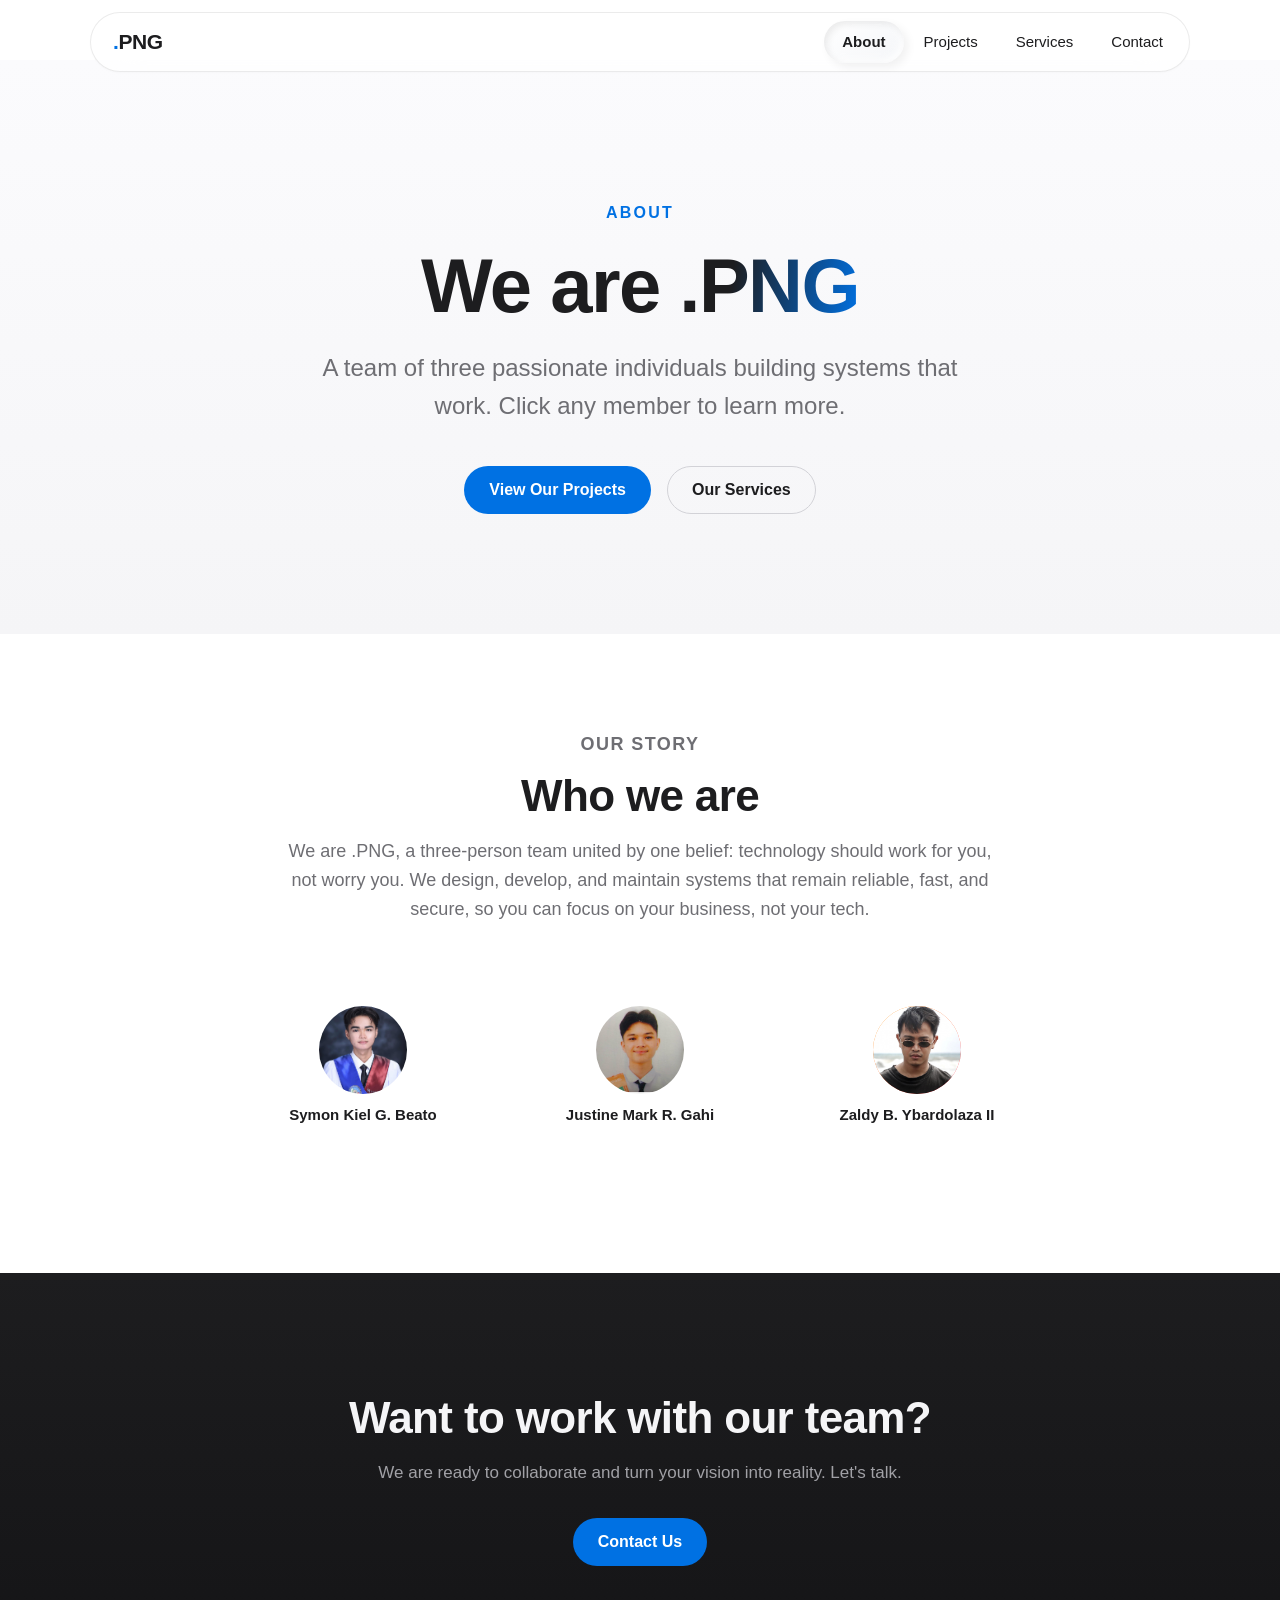
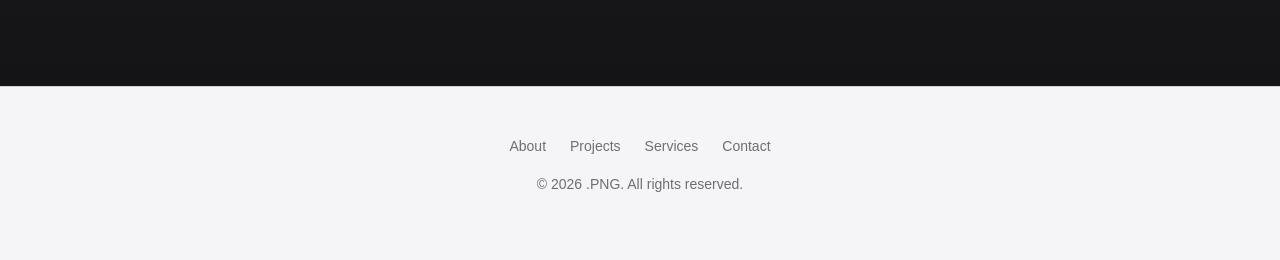
==== commit 29e5bd71: "Add Contact Us CTA button to About page" ====
--- a/pages/about.html
+++ b/pages/about.html
@@ -100,7 +100,7 @@
                       <path stroke-linecap="round" stroke-linejoin="round"
                         d="M21.75 6.75v10.5a2.25 2.25 0 0 1-2.25 2.25h-15a2.25 2.25 0 0 1-2.25-2.25V6.75m19.5 0A2.25 2.25 0 0 0 19.5 4.5h-15a2.25 2.25 0 0 0-2.25 2.25m19.5 0v.243a2.25 2.25 0 0 1-1.07 1.916l-7.5 4.615a2.25 2.25 0 0 1-2.36 0L3.32 8.91a2.25 2.25 0 0 1-1.07-1.916V6.75" />
                     </svg>
-                    <a href="mailto:symonkiel01@gmail.com">symonkiel01@gmail.com</a>
+                    <a href="https://mail.google.com/mail/?view=cm&fs=1&to=symonkiel01@gmail.com" target="_blank" rel="noopener">symonkiel01@gmail.com</a>
                   </div>
                   <div class="detail-contact">
                     <svg class="icon-github" viewBox="0 0 24 24">
@@ -108,6 +108,13 @@
                         d="M12 2C6.477 2 2 6.484 2 12.017c0 4.425 2.865 8.18 6.839 9.504.5.092.682-.217.682-.483 0-.237-.008-.868-.013-1.703-2.782.605-3.369-1.343-3.369-1.343-.454-1.158-1.11-1.466-1.11-1.466-.908-.62.069-.608.069-.608 1.003.07 1.531 1.032 1.531 1.032.892 1.53 2.341 1.088 2.91.832.092-.647.35-1.088.636-1.338-2.22-.253-4.555-1.113-4.555-4.951 0-1.093.39-1.988 1.029-2.688-.103-.253-.446-1.272.098-2.65 0 0 .84-.27 2.75 1.026A9.564 9.564 0 0 1 12 6.844a9.59 9.59 0 0 1 2.504.337c1.909-1.296 2.747-1.027 2.747-1.027.546 1.379.202 2.398.1 2.651.64.7 1.028 1.595 1.028 2.688 0 3.848-2.339 4.695-4.566 4.943.359.309.678.92.678 1.855 0 1.338-.012 2.419-.012 2.747 0 .268.18.58.688.482A10.019 10.019 0 0 0 22 12.017C22 6.484 17.522 2 12 2Z" />
                     </svg>
                     <a href="https://github.com/zorojuro0101" target="_blank" rel="noopener">github.com/zorojuro0101</a>
+                  </div>
+                  <div class="detail-contact">
+                    <svg viewBox="0 0 24 24">
+                      <path stroke-linecap="round" stroke-linejoin="round" d="M16 8a6 6 0 0 1 6 6v7h-4v-7a2 2 0 0 0-2-2 2 2 0 0 0-2 2v7h-4v-7a6 6 0 0 1 6-6zM2 9h4v12H2z" />
+                      <circle cx="4" cy="4" r="2" stroke-linecap="round" stroke-linejoin="round" />
+                    </svg>
+                    <a href="https://www.linkedin.com/in/symon-beato-9b0969429/" target="_blank" rel="noopener">linkedin.com/in/symon-beato-9b0969429</a>
                   </div>
                 </div>
               </div>
@@ -133,7 +140,7 @@
                       <path stroke-linecap="round" stroke-linejoin="round"
                         d="M21.75 6.75v10.5a2.25 2.25 0 0 1-2.25 2.25h-15a2.25 2.25 0 0 1-2.25-2.25V6.75m19.5 0A2.25 2.25 0 0 0 19.5 4.5h-15a2.25 2.25 0 0 0-2.25 2.25m19.5 0v.243a2.25 2.25 0 0 1-1.07 1.916l-7.5 4.615a2.25 2.25 0 0 1-2.36 0L3.32 8.91a2.25 2.25 0 0 1-1.07-1.916V6.75" />
                     </svg>
-                    <a href="mailto:justinemarkgahi@gmail.com">justinemarkgahi@gmail.com</a>
+                    <a href="https://mail.google.com/mail/?view=cm&fs=1&to=justinemarkgahi@gmail.com" target="_blank" rel="noopener">justinemarkgahi@gmail.com</a>
                   </div>
                   <div class="detail-contact">
                     <svg class="icon-github" viewBox="0 0 24 24">
@@ -141,6 +148,13 @@
                         d="M12 2C6.477 2 2 6.484 2 12.017c0 4.425 2.865 8.18 6.839 9.504.5.092.682-.217.682-.483 0-.237-.008-.868-.013-1.703-2.782.605-3.369-1.343-3.369-1.343-.454-1.158-1.11-1.466-1.11-1.466-.908-.62.069-.608.069-.608 1.003.07 1.531 1.032 1.531 1.032.892 1.53 2.341 1.088 2.91.832.092-.647.35-1.088.636-1.338-2.22-.253-4.555-1.113-4.555-4.951 0-1.093.39-1.988 1.029-2.688-.103-.253-.446-1.272.098-2.65 0 0 .84-.27 2.75 1.026A9.564 9.564 0 0 1 12 6.844a9.59 9.59 0 0 1 2.504.337c1.909-1.296 2.747-1.027 2.747-1.027.546 1.379.202 2.398.1 2.651.64.7 1.028 1.595 1.028 2.688 0 3.848-2.339 4.695-4.566 4.943.359.309.678.92.678 1.855 0 1.338-.012 2.419-.012 2.747 0 .268.18.58.688.482A10.019 10.019 0 0 0 22 12.017C22 6.484 17.522 2 12 2Z" />
                     </svg>
                     <a href="https://github.com/jeem-31" target="_blank" rel="noopener">github.com/jeem-31</a>
+                  </div>
+                  <div class="detail-contact">
+                    <svg viewBox="0 0 24 24">
+                      <path stroke-linecap="round" stroke-linejoin="round" d="M16 8a6 6 0 0 1 6 6v7h-4v-7a2 2 0 0 0-2-2 2 2 0 0 0-2 2v7h-4v-7a6 6 0 0 1 6-6zM2 9h4v12H2z" />
+                      <circle cx="4" cy="4" r="2" stroke-linecap="round" stroke-linejoin="round" />
+                    </svg>
+                    <a href="https://www.linkedin.com/in/gahi-justine-mark-r-16233a427/" target="_blank" rel="noopener">linkedin.com/in/gahi-justine-mark-r-16233a427</a>
                   </div>
                 </div>
               </div>
@@ -169,7 +183,7 @@
                       <path stroke-linecap="round" stroke-linejoin="round"
                         d="M21.75 6.75v10.5a2.25 2.25 0 0 1-2.25 2.25h-15a2.25 2.25 0 0 1-2.25-2.25V6.75m19.5 0A2.25 2.25 0 0 0 19.5 4.5h-15a2.25 2.25 0 0 0-2.25 2.25m19.5 0v.243a2.25 2.25 0 0 1-1.07 1.916l-7.5 4.615a2.25 2.25 0 0 1-2.36 0L3.32 8.91a2.25 2.25 0 0 1-1.07-1.916V6.75" />
                     </svg>
-                    <a href="mailto:zaldy.ybardolaza@lspu.edu.ph">zaldy.ybardolaza@lspu.edu.ph</a>
+                    <a href="https://mail.google.com/mail/?view=cm&fs=1&to=zaldy.ybardolaza@lspu.edu.ph" target="_blank" rel="noopener">zaldy.ybardolaza@lspu.edu.ph</a>
                   </div>
                   <div class="detail-contact">
                     <svg class="icon-github" viewBox="0 0 24 24">
@@ -178,6 +192,13 @@
                     </svg>
                     <a href="https://github.com/UjeiRakstar" target="_blank" rel="noopener">github.com/UjeiRakstar</a>
                   </div>
+                  <div class="detail-contact">
+                    <svg viewBox="0 0 24 24">
+                      <path stroke-linecap="round" stroke-linejoin="round" d="M16 8a6 6 0 0 1 6 6v7h-4v-7a2 2 0 0 0-2-2 2 2 0 0 0-2 2v7h-4v-7a6 6 0 0 1 6-6zM2 9h4v12H2z" />
+                      <circle cx="4" cy="4" r="2" stroke-linecap="round" stroke-linejoin="round" />
+                    </svg>
+                    <a href="https://www.linkedin.com/in/zaldy-ii-ybardolaza-820504351/" target="_blank" rel="noopener">linkedin.com/in/zaldy-ii-ybardolaza-820504351</a>
+                  </div>
                 </div>
               </div>
 
@@ -185,6 +206,14 @@
           </div>
         </div>
 
+      </div>
+    </section>
+
+    <section class="cta-section">
+      <div class="cta-inner reveal">
+        <h2>Want to work with our team?</h2>
+        <p>We are ready to collaborate and turn your vision into reality. Let's talk.</p>
+        <a href="contact.html" class="btn btn-primary">Contact Us</a>
       </div>
     </section>
 
--- a/css/style.css
+++ b/css/style.css
@@ -2707,33 +2707,48 @@
   justify-content: center;
   gap: 10px;
   width: 100%;
-  min-height: 50px;
+  min-height: 52px;
   padding: 14px 28px;
-  background-color: #1d4ed8;
-  color: #ffffff;
+  background: linear-gradient(145deg, #f1f5f9, #e2e8f0);
+  background-color: #eef2f7;
+  color: #1d4ed8;
   font-size: 1.0625rem;
-  font-weight: 600;
-  border: none;
+  font-weight: 700;
+  letter-spacing: -0.01em;
+  border: 1px solid rgba(255, 255, 255, 0.85);
   border-radius: 14px;
   cursor: pointer;
-  box-shadow: 0 4px 14px rgba(29, 78, 216, 0.3);
-  transition: all 250ms var(--ease-apple);
+  box-shadow:
+    7px 7px 16px rgba(174, 190, 215, 0.55),
+    -7px -7px 16px rgba(255, 255, 255, 0.95);
+  transition: all 220ms var(--ease-apple);
   margin-top: 8px;
 }
 
 .btn-submit:hover:not(:disabled) {
-  background-color: #1e40af;
-  transform: translateY(-1px);
-  box-shadow: 0 6px 20px rgba(29, 78, 216, 0.4);
+  transform: translateY(-2px);
+  box-shadow:
+    9px 9px 20px rgba(174, 190, 215, 0.62),
+    -9px -9px 20px rgba(255, 255, 255, 1);
+  color: #1e40af;
 }
 
 .btn-submit:active:not(:disabled) {
-  transform: translateY(0);
+  transform: translateY(0) scale(0.98);
+  background: #e2e8f0;
+  background-color: #e2e8f0;
+  box-shadow:
+    inset 5px 5px 10px rgba(174, 190, 215, 0.6),
+    inset -5px -5px 10px rgba(255, 255, 255, 0.9);
+  border-color: transparent;
 }
 
 .btn-submit:disabled {
-  opacity: 0.7;
+  opacity: 0.55;
   cursor: not-allowed;
+  box-shadow:
+    4px 4px 10px rgba(174, 190, 215, 0.35),
+    -4px -4px 10px rgba(255, 255, 255, 0.7);
 }
 
 .btn-submit svg {
